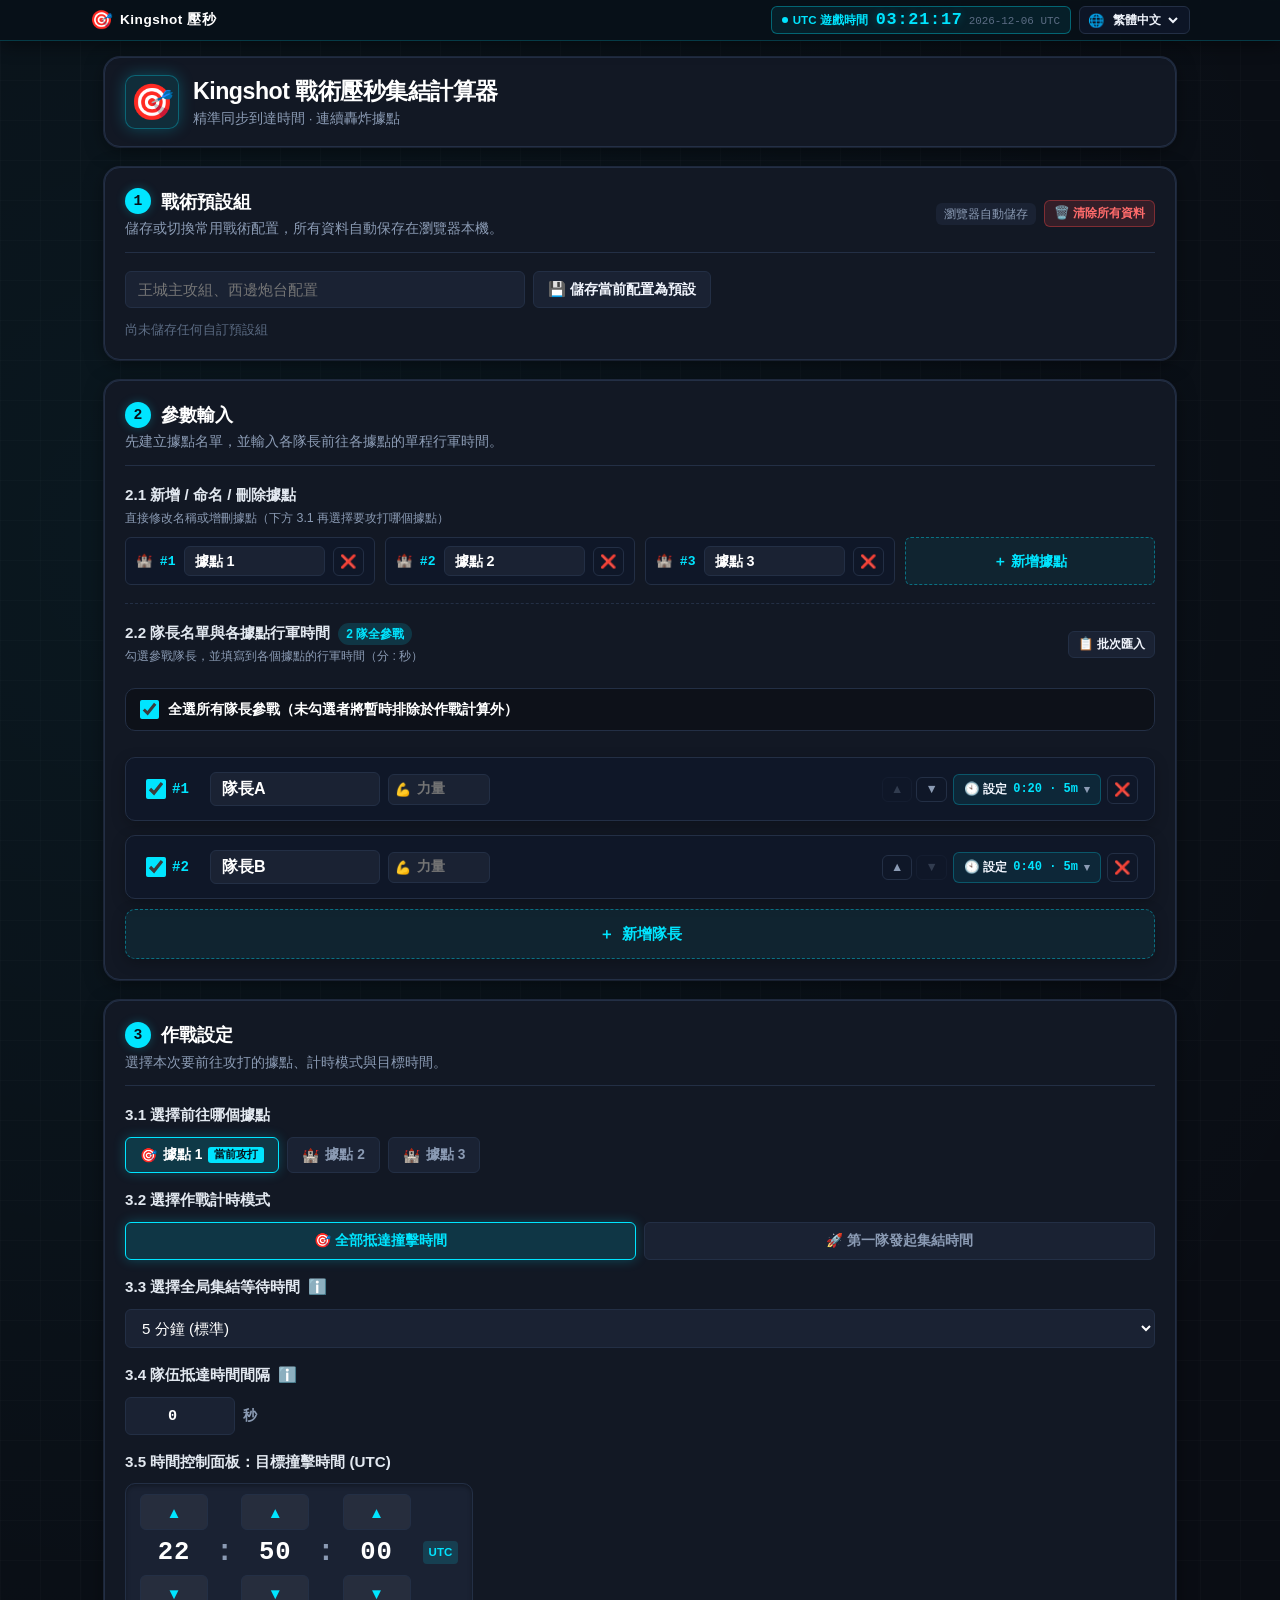
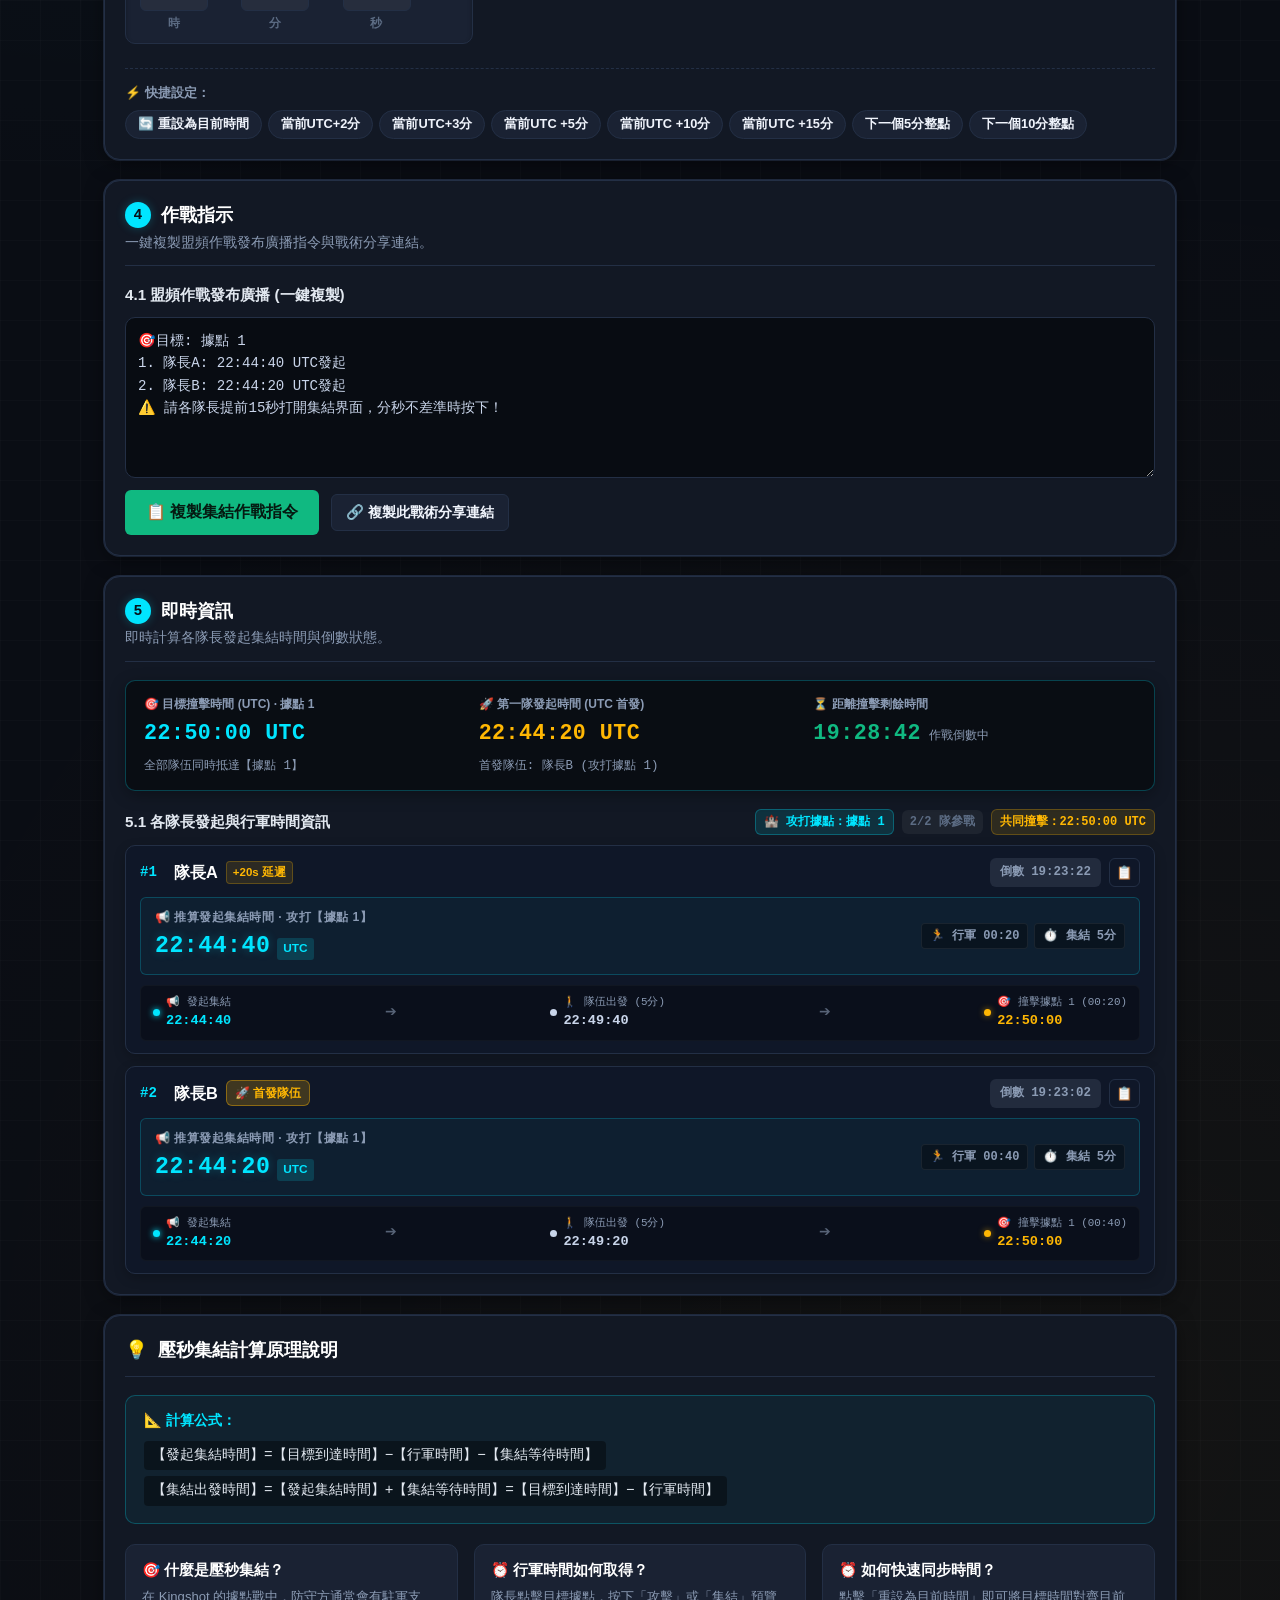
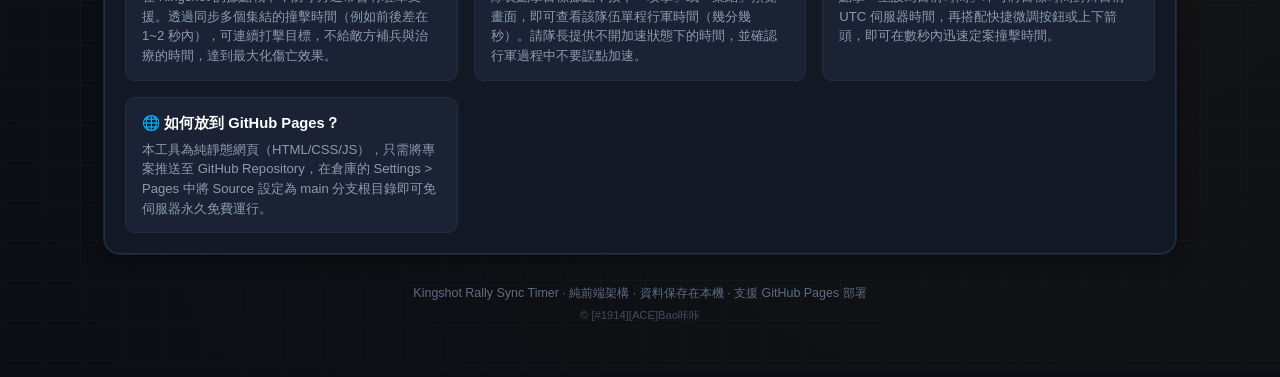
==== index.html @ df97c5b1 "Initial commit" ====
<!DOCTYPE html>
<html lang="zh-Hant">
<head>
  <meta charset="UTF-8">
  <meta name="viewport" content="width=device-width, initial-scale=1.0">
  <title>Kingshot 據點戰集結壓秒計算器 | Rally Sync Timer</title>
  <meta name="description" content="專為 Kingshot 玩家與聯盟幹部設計的壓秒集結計時器，精準計算發起集結時間，實現多隊同時到達據點連續轟炸。">
  <link rel="stylesheet" href="css/style.css">
  <link rel="icon" href="data:image/svg+xml,<svg xmlns=%22http://www.w3.org/2000/svg%22 viewBox=%220 0 100 100%22><text y=%22.9em%22 font-size=%2290%22>🎯</text></svg>">
</head>
<body>
  <!-- Sticky Top Real-time Clock & Language Bar -->
  <aside class="sticky-clock-bar" id="stickyClockBar" data-i18n-aria-label="sticky.ariaLabel" aria-label="即時作戰時鐘">
    <div class="sticky-clock-inner">
      <div class="sticky-brand">
        <span class="sticky-logo">🎯</span>
        <span class="sticky-title" data-i18n="sticky.brandTitle">Kingshot 壓秒</span>
      </div>

      <div class="sticky-clocks-group">
        <!-- UTC Clock -->
        <div class="clock-chip utc-clock" data-i18n-title="sticky.utcClockTitle" title="當前遊戲伺服器時間 (UTC)">
          <div class="clock-chip-header">
            <span class="live-dot"></span>
            <span class="clock-chip-label" data-i18n="sticky.utcClockLabel">UTC 遊戲時間</span>
          </div>
          <div class="clock-chip-main">
            <span class="clock-chip-time" id="currentUtcTime">--:--:--</span>
            <span class="clock-chip-date" id="currentUtcDate">----/--/-- UTC</span>
          </div>
        </div>

        <!-- Language Selector -->
        <div class="lang-switch-chip">
          <span class="lang-icon" aria-hidden="true">🌐</span>
          <select id="langSelect" class="lang-select" data-i18n-aria-label="sticky.langAriaLabel" aria-label="選擇介面語言">
            <option value="zh-Hant" selected>繁體中文</option>
            <option value="en">English</option>
          </select>
        </div>
      </div>
    </div>
  </aside>

  <div class="app-container">
    <!-- Header -->
    <header class="app-header">
      <div class="header-left">
        <div class="logo-icon">🎯</div>
        <div>
          <h1 class="app-title" data-i18n="header.title">Kingshot 戰術壓秒集結計算器</h1>
          <p class="app-subtitle" data-i18n="header.subtitle">精準同步到達時間 · 連續轟炸據點</p>
        </div>
      </div>
    </header>

    <!-- Main Grid -->
    <main class="main-content">
      <!-- =================================================================
           1. 戰術預設組 (瀏覽器儲存 & 清除所有資料)
           ================================================================= -->
      <section class="card">
        <div class="card-header">
          <div>
            <h2 class="section-title">
              <span class="step-num-badge">1</span>
              <span data-i18n="s4.title">戰術預設組</span>
            </h2>
            <p class="section-desc" data-i18n="s4.desc">儲存或切換常用戰術配置，所有資料自動保存在瀏覽器本機。</p>
          </div>
          <div class="preset-header-actions">
            <span class="badge" data-i18n="s4.badge">瀏覽器自動儲存</span>
            <button type="button" class="btn btn-danger btn-sm" id="btnClearAllData" data-i18n="s4.btnClearAllData" data-i18n-title="s4.btnClearAllDataTitle" title="清除所有據點、隊長與預設組資料">
              🗑️ 清除所有資料
            </button>
          </div>
        </div>
        <div class="preset-controls">
          <div class="save-preset-input">
            <input type="text" id="presetNameInput" class="form-input" data-i18n-placeholder="s4.inputPlaceholder" placeholder="王城主攻組、西邊炮台配置">
            <button type="button" class="btn btn-secondary" id="btnSavePreset" data-i18n="s4.btnSave">💾 儲存當前配置為預設</button>
          </div>
          <div class="saved-presets-list" id="savedPresetsList">
            <!-- Render saved presets -->
          </div>
        </div>
      </section>

      <!-- =================================================================
           2. 參數輸入 (據點管理 & 隊長行軍時間設定)
           ================================================================= -->
      <section class="card">
        <div class="card-header">
          <div>
            <h2 class="section-title">
              <span class="step-num-badge">2</span>
              <span data-i18n="s1.title">參數輸入</span>
            </h2>
            <p class="section-desc" data-i18n="s1.desc">先建立據點名單，並輸入各隊長前往各據點的單程行軍時間。</p>
          </div>
        </div>

        <!-- 2.1 新增 / 刪除 / 命名據點 -->
        <div class="sub-section" id="strongholdManageSection">
          <div class="sub-section-header">
            <div class="sub-title-group">
              <h3 class="sub-section-title" data-i18n="s1_1.title">2.1 新增 / 命名 / 刪除據點</h3>
              <span class="sub-section-hint" data-i18n="s1_1.hint">直接修改名稱或增刪據點（下方 3.1 再選擇要攻打哪個據點）</span>
            </div>
          </div>
          <div class="stronghold-config-list" id="strongholdConfigList">
            <!-- Dynamically rendered stronghold editable items & add button -->
          </div>
        </div>

        <hr class="sub-section-divider">

        <!-- 2.2 新增 / 刪除 / 命名隊長 & 各據點行軍時間 -->
        <div class="sub-section" id="leaderManageSection">
          <div class="sub-section-header">
            <div class="sub-title-group">
              <h3 class="sub-section-title">
                <span data-i18n="s1_2.title">2.2 隊長名單與各據點行軍時間</span>
                <span class="counter-badge" id="leaderCountBadge">0 隊</span>
              </h3>
              <span class="sub-section-hint" data-i18n="s1_2.hint">勾選參戰隊長，並填寫到各個據點的行軍時間（分 : 秒）</span>
            </div>
            <div class="roster-actions">
              <button type="button" class="btn btn-secondary btn-sm" id="btnBatchImport" data-i18n="s1_2.btnBatchImport">
                📋 批次匯入
              </button>
            </div>
          </div>

          <!-- Select All Toolbar -->
          <div class="roster-toolbar" id="rosterToolbar">
            <label class="roster-select-all" for="checkAllLeaders">
              <input type="checkbox" id="checkAllLeaders" checked data-i18n-title="s1_2.selectAllTitle" title="全選 / 取消全選參戰隊伍">
              <span data-i18n="s1_2.selectAllText">全選所有隊長參戰（未勾選者將暫時排除於作戰計算外）</span>
            </label>
          </div>

          <!-- Leader Input Cards Container -->
          <div class="roster-cards-container" id="rosterTbody">
            <!-- Dynamically populated leader input cards -->
          </div>

          <!-- Empty state placeholder -->
          <div class="empty-state" id="emptyState" style="display: none;">
            <div class="empty-icon">🛡️</div>
            <h3 data-i18n="s1_2.emptyTitle">目前尚無集結隊伍</h3>
            <p data-i18n="s1_2.emptyDesc">點擊下方「新增隊長」按鈕，或載入預設範例隊伍。</p>
            <button type="button" class="btn btn-secondary" id="btnLoadExample" data-i18n="s1_2.btnLoadExample">載入預設範例 (隊長A、隊長B)</button>
          </div>

          <!-- Add Leader Button (placed directly below leader cards) -->
          <button type="button" class="leader-card leader-add-card-btn" id="btnAddLeader">
            <span>＋</span>
            <span data-i18n="s1_2.btnAddLeader">新增隊長</span>
          </button>
        </div>
      </section>

      <!-- =================================================================
           3. 作戰設定 (目標據點、計時模式、全局等待、抵達間隔、時間控制面板)
           ================================================================= -->
      <section class="card">
        <div class="card-header">
          <div>
            <h2 class="section-title">
              <span class="step-num-badge">3</span>
              <span data-i18n="s2.title">作戰設定</span>
            </h2>
            <p class="section-desc" data-i18n="s2.desc">選擇本次要前往攻打的據點、計時模式與目標時間。</p>
          </div>
        </div>

        <!-- 3.1 選擇前往哪個據點 -->
        <div class="sub-section">
          <label class="sub-section-title" data-i18n="s2_1.title">3.1 選擇前往哪個據點</label>
          <div class="stronghold-tabs" id="strongholdTabs" role="tablist" data-i18n-aria-label="s2_1.tabsAria" aria-label="目標據點選擇">
            <!-- Dynamically rendered stronghold selector pills -->
          </div>
        </div>

        <!-- 3.2 選擇作戰計時模式 -->
        <div class="sub-section">
          <label class="sub-section-title" data-i18n="s2_2.title">3.2 選擇作戰計時模式</label>
          <div class="calc-mode-switch">
            <button type="button" class="mode-btn active" id="btnModeTarget" data-mode="target_hit" data-i18n="s2_2.modeTargetHit">
              🎯 全部抵達撞擊時間
            </button>
            <button type="button" class="mode-btn" id="btnModeFirst" data-mode="first_launch" data-i18n="s2_2.modeFirstLaunch">
              🚀 第一隊發起集結時間
            </button>
          </div>
        </div>

        <!-- 3.3 選擇全局集結等待時間 -->
        <div class="sub-section">
          <label class="sub-section-title" for="globalWaitTime">
            <span data-i18n="s2_3.title">3.3 選擇全局集結等待時間</span>
            <span data-i18n-title="s2_3.tooltip" title="發起集結後等待隊員進組的時間，Kingshot 常用 5 分鐘">ℹ️</span>
          </label>
          <select id="globalWaitTime" class="form-select">
            <option value="60" data-i18n="s2_3.opt1m">1 分鐘 (快速集結)</option>
            <option value="180" data-i18n="s2_3.opt3m">3 分鐘</option>
            <option value="300" selected data-i18n="s2_3.opt5m">5 分鐘 (標準)</option>
            <option value="600" data-i18n="s2_3.opt10m">10 分鐘</option>
            <option value="900" data-i18n="s2_3.opt15m">15 分鐘</option>
          </select>
        </div>

        <!-- 3.4 隊伍抵達時間間隔 -->
        <div class="sub-section">
          <label class="sub-section-title" for="arrivalInterval">
            <span data-i18n="s2_4_interval.title">3.4 隊伍抵達時間間隔</span>
            <span data-i18n-title="s2_4_interval.tooltip" title="設定各隊伍依序抵達據點的時間差（0 秒代表全部隊伍同一時間撞擊）">ℹ️</span>
          </label>
          <div class="interval-input-row">
            <input type="number" id="arrivalInterval" class="form-input interval-number-input" min="0" max="600" value="0" inputmode="numeric">
            <span class="interval-unit" data-i18n="s2_4_interval.unitSec">秒</span>
          </div>
        </div>

        <!-- 3.5 時間控制面板（包含快捷設定） -->
        <div class="sub-section">
          <label class="sub-section-title" id="targetTimeLabel">3.5 時間控制面板：目標撞擊時間 (UTC)</label>

          <div class="time-touch-picker">
            <!-- Hour Stepper -->
            <div class="stepper-col">
              <button type="button" class="btn-step-arrow btn-up" data-field="hour" data-delta="1" data-i18n-title="s2_4.hourUpTitle" title="小時 +1">▲</button>
              <input type="number" id="targetHour" min="0" max="23" class="stepper-input" value="22" inputmode="numeric" placeholder="22">
              <button type="button" class="btn-step-arrow btn-down" data-field="hour" data-delta="-1" data-i18n-title="s2_4.hourDownTitle" title="小時 -1">▼</button>
              <span class="stepper-label" data-i18n="s2_4.hourLabel">時</span>
            </div>

            <span class="stepper-sep">:</span>

            <!-- Minute Stepper -->
            <div class="stepper-col">
              <button type="button" class="btn-step-arrow btn-up" data-field="minute" data-delta="1" data-i18n-title="s2_4.minUpTitle" title="分鐘 +1">▲</button>
              <input type="number" id="targetMinute" min="0" max="59" class="stepper-input" value="50" inputmode="numeric" placeholder="50">
              <button type="button" class="btn-step-arrow btn-down" data-field="minute" data-delta="-1" data-i18n-title="s2_4.minDownTitle" title="分鐘 -1">▼</button>
              <span class="stepper-label" data-i18n="s2_4.minLabel">分</span>
            </div>

            <span class="stepper-sep">:</span>

            <!-- Second Stepper -->
            <div class="stepper-col">
              <button type="button" class="btn-step-arrow btn-up" data-field="second" data-delta="1" data-i18n-title="s2_4.secUpTitle" title="秒數 +1">▲</button>
              <input type="number" id="targetSecond" min="0" max="59" class="stepper-input" value="00" inputmode="numeric" placeholder="00">
              <button type="button" class="btn-step-arrow btn-down" data-field="second" data-delta="-1" data-i18n-title="s2_4.secDownTitle" title="秒數 -1">▼</button>
              <span class="stepper-label" data-i18n="s2_4.secLabel">秒</span>
            </div>

            <div class="stepper-tz-wrapper">
              <span class="tz-pill" id="stepperTzPill">UTC</span>
            </div>
          </div>

          <!-- Quick Time Adjusters -->
          <div class="quick-adjust-bar">
            <span class="quick-label" data-i18n="s2_4.quickLabel">⚡ 快捷設定：</span>
            <div class="quick-buttons">
              <button type="button" class="btn btn-pill" id="btnSetCurrentUtc" data-i18n="s2_4.btnResetUtc" data-i18n-title="s2_4.btnResetUtcTitle" title="重設為當前 UTC 遊戲時間">🔄 重設為目前時間</button>
              <button type="button" class="btn btn-pill" data-offset="120" data-i18n="s2_4.quickPlus2m">當前UTC+2分</button>
              <button type="button" class="btn btn-pill" data-offset="180" data-i18n="s2_4.quickPlus3m">當前UTC+3分</button>
              <button type="button" class="btn btn-pill" data-offset="300" data-i18n="s2_4.quickPlus5m">當前UTC +5分</button>
              <button type="button" class="btn btn-pill" data-offset="600" data-i18n="s2_4.quickPlus10m">當前UTC +10分</button>
              <button type="button" class="btn btn-pill" data-offset="900" data-i18n="s2_4.quickPlus15m">當前UTC +15分</button>
              <button type="button" class="btn btn-pill" id="btnNextRound5" data-i18n="s2_4.quickNext5m">下一個5分整點</button>
              <button type="button" class="btn btn-pill" id="btnNextRound10" data-i18n="s2_4.quickNext10m">下一個10分整點</button>
            </div>
          </div>
        </div>
      </section>

      <!-- =================================================================
           4. 作戰指示 (盟頻作戰發布廣播)
           ================================================================= -->
      <section class="card">
        <div class="card-header">
          <div>
            <h2 class="section-title">
              <span class="step-num-badge">4</span>
              <span data-i18n="s3_orders.title">作戰指示</span>
            </h2>
            <p class="section-desc" data-i18n="s3_orders.desc">一鍵複製盟頻作戰發布廣播指令與戰術分享連結。</p>
          </div>
        </div>

        <!-- 4.1 盟頻作戰發布廣播 -->
        <div class="sub-section">
          <div class="sub-section-header">
            <h3 class="sub-section-title" data-i18n="s3_2.title">4.1 盟頻作戰發布廣播 (一鍵複製)</h3>
          </div>

          <div class="export-box-wrapper">
            <textarea id="exportTextarea" class="export-textarea" readonly rows="6"></textarea>
            <div class="export-actions">
              <button type="button" class="btn btn-success btn-lg" id="btnCopyExport" data-i18n="s3_2.btnCopyExport">
                📋 複製集結作戰指令
              </button>
              <button type="button" class="btn btn-secondary" id="btnCopyShareUrl" data-i18n="s3_2.btnCopyShareUrl">
                🔗 複製此戰術分享連結
              </button>
              <span class="copy-feedback" id="copyFeedback" data-i18n="feedback.copied">已複製到剪貼簿！</span>
            </div>
          </div>
        </div>
      </section>

      <!-- =================================================================
           5. 即時資訊 (總覽橫幅 & 每個隊長的時間資訊)
           ================================================================= -->
      <section class="card">
        <div class="card-header">
          <div>
            <h2 class="section-title">
              <span class="step-num-badge">5</span>
              <span data-i18n="s3.title">即時資訊</span>
            </h2>
            <p class="section-desc" data-i18n="s3.desc">即時計算各隊長發起集結時間與倒數狀態。</p>
          </div>
        </div>

        <!-- Target Confirmation Summary Banner -->
        <div class="target-summary-banner">
          <div class="summary-card">
            <span class="summary-title" id="summaryCard1Title">🎯 目標撞擊時間 (UTC)</span>
            <div class="summary-val-row">
              <span class="summary-huge text-cyan" id="summaryTargetUtc">22:50:00 UTC</span>
              <span class="summary-date" id="summaryCard1Sub">全部隊伍準時撞擊</span>
            </div>
          </div>
          <div class="summary-card">
            <span class="summary-title" id="summaryCard2Title">🚀 首隊發起時間 (UTC)</span>
            <div class="summary-val-row">
              <span class="summary-huge text-gold" id="summaryTargetSecondary">--:--:--</span>
              <span class="summary-date" id="summaryTargetSecondarySub">首發隊伍準時發起</span>
            </div>
          </div>
          <div class="summary-card">
            <span class="summary-title" id="summaryCard3Title">⏳ 距離撞擊剩餘時間</span>
            <div class="summary-val-row">
              <span class="summary-huge text-green" id="summaryTargetCountdown">--:--:--</span>
              <span class="summary-date" id="summaryTargetStatus">等待中</span>
            </div>
          </div>
        </div>

        <!-- 5.1 每個隊長的時間資訊 -->
        <div class="sub-section">
          <div class="sub-section-header">
            <h3 class="sub-section-title" data-i18n="s3_1.title">5.1 各隊長發起與行軍時間資訊</h3>
            <div class="roster-toolbar-meta">
              <span class="roster-meta-pill meta-stronghold" id="metaStrongholdPreview">🏰 攻打據點：據點 1</span>
              <span class="roster-meta-pill" id="metaActiveCount">-- 隊參戰</span>
              <span class="roster-meta-pill meta-hit" id="metaHitPreview">共同撞擊：--:--:-- UTC</span>
            </div>
          </div>

          <div class="leader-output-list" id="leaderOutputList">
            <!-- Dynamically populated leader tactical output cards -->
          </div>
        </div>
      </section>

      <!-- How it Works & FAQ Section -->
      <section class="card">
        <div class="card-header">
          <h2 class="section-title">
            <span>💡</span>
            <span data-i18n="faq.sectionTitle">壓秒集結計算原理說明</span>
          </h2>
        </div>
        <div>
          <div class="formula-box">
            <div class="formula-title" data-i18n="faq.formulaTitle">📐 計算公式：</div>
            <code data-i18n="faq.formula1">【發起集結時間】=【目標到達時間】−【行軍時間】−【集結等待時間】</code><br>
            <code data-i18n="faq.formula2">【集結出發時間】=【發起集結時間】+【集結等待時間】=【目標到達時間】−【行軍時間】</code>
          </div>
          <div class="faq-grid">
            <div class="faq-item">
              <h4 data-i18n="faq.q1Title">🎯 什麼是壓秒集結？</h4>
              <p data-i18n="faq.q1Desc">在 Kingshot 的據點戰中，防守方通常會有駐軍支援。透過同步多個集結的撞擊時間（例如前後差在 1~2 秒內），可連續打擊目標，不給敵方補兵與治療的時間，達到最大化傷亡效果。</p>
            </div>
            <div class="faq-item">
              <h4 data-i18n="faq.q2Title">⏰ 行軍時間如何取得？</h4>
              <p data-i18n="faq.q2Desc">隊長點擊目標據點，按下「攻擊」或「集結」預覽畫面，即可查看該隊伍單程行軍時間（幾分幾秒）。請隊長提供不開加速狀態下的時間，並確認行軍過程中不要誤點加速。</p>
            </div>
            <div class="faq-item">
              <h4 data-i18n="faq.q3Title">⏰ 如何快速同步時間？</h4>
              <p data-i18n="faq.q3Desc">點擊「重設為目前時間」即可將目標時間對齊目前 UTC 伺服器時間，再搭配快捷微調按鈕或上下箭頭，即可在數秒內迅速定案撞擊時間。</p>
            </div>
            <div class="faq-item">
              <h4 data-i18n="faq.q4Title">🌐 如何放到 GitHub Pages？</h4>
              <p data-i18n="faq.q4Desc">本工具為純靜態網頁（HTML/CSS/JS），只需將專案推送至 GitHub Repository，在倉庫的 Settings &gt; Pages 中將 Source 設定為 main 分支根目錄即可免伺服器永久免費運行。</p>
            </div>
          </div>
        </div>
      </section>
    </main>

    <!-- Footer -->
    <footer class="app-footer">
      <p data-i18n="footer.text">Kingshot Rally Sync Timer · 純前端架構 · 資料保存在本機 · 支援 GitHub Pages 部署</p>
      <p class="footer-copyright">© [#1914][ACE]Bao咔咔</p>
    </footer>
  </div>

  <!-- Batch Import Modal -->
  <div class="modal-overlay" id="batchModal" style="display: none;">
    <div class="modal-box">
      <div class="modal-header">
        <h3 data-i18n="modal.batchTitle">📋 批次新增 / 快速貼上隊長名單</h3>
        <button class="modal-close" id="btnCloseBatchModal">&times;</button>
      </div>
      <div class="modal-body">
        <p class="modal-desc" data-i18n-html="modal.batchDescHtml">
          每行一位隊長，行軍時間將匯入至<strong>目前選中的目標據點</strong>（或依序對應多個據點）：<br>
          <code>隊長名稱 行軍秒數</code> (例: <code>隊長A 20</code>)<br>
          <code>隊長名稱 分:秒</code> (例: <code>隊長B 1:15</code>)<br>
          <code>隊長名稱 據點1分:秒 據點2分:秒 ...</code> (例: <code>隊長C 0:20 0:45 1:10</code>)
        </p>
        <textarea id="batchTextarea" class="form-input batch-textarea" rows="7" data-i18n-placeholder="modal.batchPlaceholder" placeholder="隊長A 20&#10;隊長B 40&#10;隊長C 1:15&#10;隊長D 0:35"></textarea>
      </div>
      <div class="modal-footer">
        <button class="btn btn-secondary" id="btnCancelBatch" data-i18n="modal.btnCancel">取消</button>
        <button class="btn btn-primary" id="btnSubmitBatch" data-i18n="modal.btnSubmit">確認匯入</button>
      </div>
    </div>
  </div>

  <!-- Clear All Data Modal -->
  <div class="modal-overlay" id="clearDataModal" style="display: none;">
    <div class="modal-box modal-box-sm">
      <div class="modal-header">
        <h3 data-i18n="modal.clearTitle">🗑️ 清除資料確認</h3>
        <button class="modal-close" id="btnCloseClearModal">&times;</button>
      </div>
      <div class="modal-body">
        <p class="modal-desc" data-i18n="modal.clearDesc">請勾選要清除的資料項目：</p>
        <div class="clear-options-list">
          <label class="clear-option-item">
            <input type="checkbox" id="clearOptStrongholds" checked>
            <span data-i18n="modal.clearOptStrongholds">目前據點（還原為預設據點）</span>
          </label>
          <label class="clear-option-item">
            <input type="checkbox" id="clearOptLeaders" checked>
            <span data-i18n="modal.clearOptLeaders">所有隊長</span>
          </label>
          <label class="clear-option-item">
            <input type="checkbox" id="clearOptPresets">
            <span data-i18n="modal.clearOptPresets">已儲存的戰術預設組</span>
          </label>
        </div>
      </div>
      <div class="modal-footer">
        <button class="btn btn-secondary" id="btnCancelClear" data-i18n="modal.btnCancel">取消</button>
        <button class="btn btn-danger" id="btnSubmitClear" data-i18n="modal.btnConfirmClear">確認清除</button>
      </div>
    </div>
  </div>

  <!-- Scripts -->
  <script src="js/i18n.js"></script>
  <script src="js/app.js"></script>
</body>
</html>
---- css/style.css ----
/* ==========================================================================
   Kingshot Rally Sync Timer - Modern Tactical Theme
   ========================================================================== */

:root {
  --bg-base: #0a0d14;
  --bg-card: #121824;
  --bg-card-hover: #172030;
  --bg-input: #1a2233;
  --bg-input-focus: #212c42;

  --border-color: #232f45;
  --border-focus: #00e5ff;

  --text-main: #f0f4fc;
  --text-muted: #8b9bb4;
  --text-sub: #5c6c84;

  --accent-cyan: #00e5ff;
  --accent-cyan-glow: rgba(0, 229, 255, 0.25);
  --accent-gold: #ffb703;
  --accent-gold-glow: rgba(255, 183, 3, 0.25);
  --accent-green: #10b981;
  --accent-red: #ef4444;

  --radius-sm: 6px;
  --radius-md: 10px;
  --radius-lg: 16px;
  --radius-full: 9999px;

  --shadow-card: 0 4px 20px -2px rgba(0, 0, 0, 0.5), 0 0 0 1px var(--border-color);
  --shadow-glow: 0 0 15px var(--accent-cyan-glow);
  --font-mono: 'JetBrains Mono', 'SF Mono', Consolas, Menlo, Monaco, monospace;
}

* {
  box-sizing: border-box;
  margin: 0;
  padding: 0;
}

body {
  background-color: var(--bg-base);
  color: var(--text-main);
  font-family: -apple-system, BlinkMacSystemFont, 'Segoe UI', Roboto, Helvetica, Arial, sans-serif;
  line-height: 1.5;
  min-height: 100vh;
  padding: 0 0 40px;
  background-image:
    radial-gradient(circle at 15% 15%, rgba(0, 229, 255, 0.05) 0%, transparent 40%),
    radial-gradient(circle at 85% 85%, rgba(255, 183, 3, 0.04) 0%, transparent 40%),
    linear-gradient(rgba(255, 255, 255, 0.015) 1px, transparent 1px),
    linear-gradient(90deg, rgba(255, 255, 255, 0.015) 1px, transparent 1px);
  background-size: 100% 100%, 100% 100%, 40px 40px, 40px 40px;
}

/* ==========================================================================
   1. Sticky Top Real-time UTC Clock Bar
   ========================================================================== */

.sticky-clock-bar {
  position: sticky;
  top: 0;
  left: 0;
  width: 100%;
  z-index: 1000;
  background: rgba(7, 16, 24, 0.88);
  backdrop-filter: blur(12px);
  -webkit-backdrop-filter: blur(12px);
  border-bottom: 1px solid rgba(0, 229, 255, 0.2);
  box-shadow: 0 4px 18px rgba(0, 0, 0, 0.45);
  padding: 6px 16px;
  transition: all 0.2s ease;
}

.sticky-clock-inner {
  max-width: 1100px;
  margin: 0 auto;
  display: flex;
  align-items: center;
  justify-content: space-between;
  gap: 12px;
}

.sticky-brand {
  display: flex;
  align-items: center;
  gap: 7px;
  user-select: none;
}

.sticky-logo {
  font-size: 1.15rem;
  line-height: 1;
}

.sticky-title {
  font-size: 0.85rem;
  font-weight: 800;
  color: #fff;
  letter-spacing: 0.5px;
  white-space: nowrap;
}

.sticky-clocks-group {
  display: flex;
  align-items: center;
  gap: 8px;
  flex-wrap: wrap;
}

.clock-chip {
  display: inline-flex;
  align-items: center;
  gap: 8px;
  background: rgba(15, 23, 42, 0.75);
  border: 1px solid var(--border-color);
  border-radius: var(--radius-sm);
  padding: 4px 10px;
  transition: all 0.2s ease;
}

.clock-chip.utc-clock {
  background: rgba(0, 229, 255, 0.08);
  border-color: rgba(0, 229, 255, 0.35);
}

.clock-chip-header {
  display: flex;
  align-items: center;
  gap: 5px;
}

.clock-chip-label {
  font-size: 0.72rem;
  font-weight: 700;
  text-transform: uppercase;
  color: var(--text-muted);
  white-space: nowrap;
}

.clock-chip.utc-clock .clock-chip-label {
  color: var(--accent-cyan);
}

.live-dot {
  width: 6px;
  height: 6px;
  border-radius: 50%;
  background: var(--accent-cyan);
  display: inline-block;
  animation: pulse-live 1.5s infinite;
}

@keyframes pulse-live {
  0% { transform: scale(0.9); opacity: 0.6; }
  50% { transform: scale(1.3); opacity: 1; }
  100% { transform: scale(0.9); opacity: 0.6; }
}

.clock-chip-main {
  display: flex;
  align-items: baseline;
  gap: 6px;
}

.clock-chip-time {
  font-family: var(--font-mono);
  font-size: 1.05rem;
  font-weight: 800;
  color: #fff;
  letter-spacing: 0.8px;
  line-height: 1.1;
}

.clock-chip.utc-clock .clock-chip-time {
  color: var(--accent-cyan);
  text-shadow: 0 0 8px var(--accent-cyan-glow);
}

.clock-chip-date {
  font-family: var(--font-mono);
  font-size: 0.68rem;
  color: var(--text-sub);
  white-space: nowrap;
}

.lang-switch-chip {
  display: inline-flex;
  align-items: center;
  gap: 5px;
  background: rgba(15, 23, 42, 0.85);
  border: 1px solid var(--border-color);
  border-radius: var(--radius-sm);
  padding: 3px 8px;
  transition: border-color 0.2s ease;
}

.lang-switch-chip:hover,
.lang-switch-chip:focus-within {
  border-color: var(--accent-cyan);
}

.lang-icon {
  font-size: 0.82rem;
  line-height: 1;
  user-select: none;
}

.lang-select {
  background: transparent;
  border: none;
  color: var(--text-main);
  font-size: 0.78rem;
  font-weight: 700;
  font-family: inherit;
  cursor: pointer;
  padding: 2px 4px 2px 0;
  outline: none;
}

.lang-select option {
  background: var(--bg-card);
  color: var(--text-main);
}

/* ==========================================================================
   2. Main Layout, Cards, Typography & Shared Controls
   ========================================================================== */

.app-container {
  max-width: 1100px;
  margin: 0 auto;
  padding: 16px 14px 0;
  display: flex;
  flex-direction: column;
  gap: 20px;
}

.main-content {
  display: flex;
  flex-direction: column;
  gap: 20px;
}

.app-header {
  display: flex;
  justify-content: space-between;
  align-items: center;
  flex-wrap: wrap;
  gap: 16px;
  padding: 16px 20px;
  background: var(--bg-card);
  border-radius: var(--radius-lg);
  border: 1px solid var(--border-color);
  box-shadow: var(--shadow-card);
}

.header-left {
  display: flex;
  align-items: center;
  gap: 14px;
}

.logo-icon {
  font-size: 2.2rem;
  background: rgba(0, 229, 255, 0.1);
  border: 1px solid rgba(0, 229, 255, 0.3);
  border-radius: var(--radius-md);
  width: 54px;
  height: 54px;
  display: flex;
  align-items: center;
  justify-content: center;
  box-shadow: var(--shadow-glow);
}

.app-title {
  font-size: 1.45rem;
  font-weight: 800;
  color: #fff;
  letter-spacing: -0.5px;
  display: flex;
  align-items: center;
  gap: 8px;
}

.app-subtitle {
  font-size: 0.85rem;
  color: var(--text-muted);
}

.card {
  background: var(--bg-card);
  border-radius: var(--radius-lg);
  border: 1px solid var(--border-color);
  padding: 20px;
  box-shadow: var(--shadow-card);
  transition: border-color 0.2s ease;
}

.card:hover {
  border-color: rgba(255, 255, 255, 0.12);
}

.card-header {
  display: flex;
  justify-content: space-between;
  align-items: center;
  flex-wrap: wrap;
  gap: 12px;
  margin-bottom: 18px;
  padding-bottom: 12px;
  border-bottom: 1px solid var(--border-color);
}

.section-title {
  font-size: 1.15rem;
  font-weight: 800;
  display: flex;
  align-items: center;
  gap: 10px;
  color: #fff;
}

.section-desc {
  font-size: 0.85rem;
  color: var(--text-muted);
  margin-top: 4px;
}

.step-num-badge {
  display: inline-flex;
  align-items: center;
  justify-content: center;
  width: 26px;
  height: 26px;
  border-radius: 50%;
  background: var(--accent-cyan);
  color: #061018;
  font-family: var(--font-mono);
  font-size: 0.92rem;
  font-weight: 900;
  box-shadow: 0 0 10px var(--accent-cyan-glow);
  flex-shrink: 0;
}

.sub-section {
  display: flex;
  flex-direction: column;
  gap: 10px;
}

.sub-section + .sub-section {
  margin-top: 16px;
}

.sub-section-divider {
  border: none;
  border-top: 1px dashed var(--border-color);
  margin: 18px 0;
}

.sub-section-header {
  display: flex;
  justify-content: space-between;
  align-items: center;
  flex-wrap: wrap;
  gap: 10px;
}

.sub-title-group {
  display: flex;
  flex-direction: column;
  gap: 2px;
}

.sub-section-title {
  font-size: 0.95rem;
  font-weight: 800;
  color: #e2e8f0;
  display: flex;
  align-items: center;
  gap: 8px;
}

.sub-section-hint {
  font-size: 0.78rem;
  color: var(--text-muted);
}

/* Form Inputs & Selects */
.form-input,
.form-select {
  background: var(--bg-input);
  border: 1px solid var(--border-color);
  border-radius: var(--radius-sm);
  color: #fff;
  padding: 9px 12px;
  font-size: 0.95rem;
  font-family: inherit;
  transition: all 0.2s ease;
  width: 100%;
}

.form-input:focus,
.form-select:focus {
  outline: none;
  border-color: var(--border-focus);
  background: var(--bg-input-focus);
  box-shadow: 0 0 0 3px rgba(0, 229, 255, 0.15);
}

/* Buttons & Badges */
.btn {
  display: inline-flex;
  align-items: center;
  justify-content: center;
  gap: 6px;
  padding: 8px 14px;
  font-size: 0.9rem;
  font-weight: 600;
  border-radius: var(--radius-sm);
  border: 1px solid transparent;
  cursor: pointer;
  transition: all 0.2s ease;
  white-space: nowrap;
}

.btn-sm {
  padding: 4px 9px;
  font-size: 0.78rem;
}

.btn-lg {
  padding: 11px 20px;
  font-size: 1rem;
}

.btn-primary {
  background: var(--accent-cyan);
  color: #071018;
  font-weight: 700;
  box-shadow: 0 0 10px var(--accent-cyan-glow);
}

.btn-primary:hover {
  background: #33ecff;
  box-shadow: 0 0 18px rgba(0, 229, 255, 0.45);
  transform: translateY(-1px);
}

.btn-secondary {
  background: var(--bg-input);
  border-color: var(--border-color);
  color: var(--text-main);
}

.btn-secondary:hover {
  background: var(--bg-input-focus);
  border-color: rgba(255, 255, 255, 0.25);
}

.btn-danger {
  background: rgba(239, 68, 68, 0.15);
  border-color: rgba(239, 68, 68, 0.4);
  color: #ff6b6b;
}

.btn-danger:hover {
  background: var(--accent-red);
  color: #fff;
}

.btn-success {
  background: var(--accent-green);
  color: #051a11;
  font-weight: 700;
}

.btn-success:hover {
  background: #34d399;
  transform: translateY(-1px);
}

.btn-icon {
  padding: 6px;
  background: transparent;
  border: 1px solid var(--border-color);
  color: var(--text-muted);
  border-radius: var(--radius-sm);
  cursor: pointer;
}

.btn-icon:hover {
  background: var(--bg-input);
  color: #fff;
  border-color: rgba(255, 255, 255, 0.25);
}

.btn-pill {
  background: var(--bg-input);
  border: 1px solid var(--border-color);
  color: var(--text-main);
  padding: 5px 12px;
  font-size: 0.8rem;
  font-weight: 600;
  border-radius: var(--radius-full);
  cursor: pointer;
  transition: all 0.2s ease;
}

.btn-pill:hover {
  background: rgba(0, 229, 255, 0.15);
  border-color: var(--accent-cyan);
  color: #fff;
}

.btn-pill:active {
  transform: scale(0.96);
}

.counter-badge {
  background: rgba(0, 229, 255, 0.15);
  color: var(--accent-cyan);
  font-size: 0.75rem;
  font-weight: 700;
  padding: 2px 8px;
  border-radius: var(--radius-full);
}

.badge {
  background: var(--bg-input);
  color: var(--text-muted);
  font-size: 0.75rem;
  padding: 2px 8px;
  border-radius: var(--radius-sm);
}

.badge-first-lead {
  display: inline-flex;
  align-items: center;
  gap: 4px;
  background: rgba(255, 183, 3, 0.2);
  color: var(--accent-gold);
  border: 1px solid rgba(255, 183, 3, 0.4);
  font-size: 0.75rem;
  font-weight: 800;
  padding: 3px 8px;
  border-radius: var(--radius-sm);
  white-space: nowrap;
}

.badge-delay {
  font-size: 0.72rem;
  color: var(--accent-gold);
  background: rgba(255, 183, 3, 0.12);
  border: 1px solid rgba(255, 183, 3, 0.25);
  padding: 2px 6px;
  border-radius: 4px;
  font-weight: 600;
}

.badge-power {
  display: inline-flex;
  align-items: center;
  gap: 4px;
  font-family: var(--font-mono);
  font-size: 0.75rem;
  font-weight: 700;
  color: var(--accent-cyan);
  background: rgba(0, 229, 255, 0.12);
  border: 1px solid rgba(0, 229, 255, 0.3);
  padding: 2px 7px;
  border-radius: 4px;
  white-space: nowrap;
}

.text-cyan { color: var(--accent-cyan); }
.text-gold { color: var(--accent-gold); }
.text-green { color: var(--accent-green); }
.text-muted { color: var(--text-muted); }

/* ==========================================================================
   3. Section 1: 參數輸入 (1.1 據點管理 & 1.2 隊長名單與收合時間選單)
   ========================================================================== */

/* 1.1 Stronghold Config List */
.stronghold-config-list {
  display: grid;
  grid-template-columns: repeat(auto-fill, minmax(230px, 1fr));
  gap: 10px;
}

.sh-config-item {
  display: flex;
  align-items: center;
  gap: 8px;
  padding: 8px 10px;
  background: rgba(15, 23, 42, 0.7);
  border: 1px solid var(--border-color);
  border-radius: var(--radius-sm);
}

.sh-config-num {
  font-family: var(--font-mono);
  font-size: 0.82rem;
  font-weight: 800;
  color: var(--accent-cyan);
  white-space: nowrap;
}

.sh-config-name-input {
  flex: 1;
  min-width: 0;
  padding: 6px 10px;
  font-size: 0.9rem;
  font-weight: 700;
}

.btn-del-sh:disabled {
  opacity: 0.3;
  cursor: not-allowed;
}

.sh-config-add-btn {
  justify-content: center;
  min-height: 48px;
  background: rgba(0, 229, 255, 0.06);
  border: 1px dashed rgba(0, 229, 255, 0.4);
  color: var(--accent-cyan);
  font-size: 0.9rem;
  font-weight: 800;
  font-family: inherit;
  cursor: pointer;
  transition: all 0.18s ease;
}

.sh-config-add-btn:hover {
  background: rgba(0, 229, 255, 0.14);
  border-color: var(--accent-cyan);
  color: #fff;
  box-shadow: 0 0 12px var(--accent-cyan-glow);
}

.sh-config-add-btn:active {
  transform: scale(0.98);
}

/* 1.2 Leader Roster Toolbar & Cards */
.roster-actions {
  display: flex;
  gap: 8px;
  flex-wrap: wrap;
}

.roster-toolbar {
  display: flex;
  align-items: center;
  justify-content: space-between;
  flex-wrap: wrap;
  gap: 10px;
  margin-top: 12px;
  margin-bottom: 16px;
  padding: 10px 14px;
  background: rgba(0, 0, 0, 0.3);
  border: 1px solid var(--border-color);
  border-radius: var(--radius-md);
}

.roster-select-all {
  display: inline-flex;
  align-items: center;
  gap: 9px;
  cursor: pointer;
  user-select: none;
  font-weight: 700;
  font-size: 0.9rem;
  color: #fff;
}

.roster-select-all input[type="checkbox"] {
  width: 19px;
  height: 19px;
  cursor: pointer;
  accent-color: var(--accent-cyan);
}

.roster-cards-container {
  display: flex;
  flex-direction: column;
  gap: 14px;
  width: 100%;
}

.leader-card {
  background: rgba(15, 23, 42, 0.65);
  border: 1px solid var(--border-color);
  border-radius: var(--radius-md);
  padding: 14px 16px;
  display: flex;
  flex-direction: column;
  gap: 12px;
  transition: all 0.2s ease;
  box-shadow: 0 4px 14px rgba(0, 0, 0, 0.25);
  position: relative;
  overflow: hidden;
}

.leader-card:hover {
  border-color: rgba(0, 229, 255, 0.35);
  background: rgba(15, 23, 42, 0.85);
}

.leader-card.state-disabled {
  opacity: 0.45;
  background: rgba(0, 0, 0, 0.35);
  border-color: rgba(255, 255, 255, 0.08);
}

.leader-card.state-disabled:hover {
  opacity: 0.7;
}

.leader-add-card-btn {
  flex-direction: row;
  align-items: center;
  justify-content: center;
  gap: 8px;
  min-height: 50px;
  padding: 12px 16px;
  background: rgba(0, 229, 255, 0.06);
  border: 1px dashed rgba(0, 229, 255, 0.4);
  color: var(--accent-cyan);
  font-size: 0.95rem;
  font-weight: 800;
  font-family: inherit;
  cursor: pointer;
  transition: all 0.18s ease;
}

.leader-add-card-btn:hover {
  background: rgba(0, 229, 255, 0.14);
  border-color: var(--accent-cyan);
  color: #fff;
  box-shadow: 0 0 12px var(--accent-cyan-glow);
}

.leader-add-card-btn:active {
  transform: scale(0.99);
}

.card-header-row {
  display: flex;
  justify-content: space-between;
  align-items: center;
  gap: 10px;
  flex-wrap: wrap;
}

.card-identity-group {
  display: flex;
  align-items: center;
  gap: 8px;
  flex: 1;
  min-width: 200px;
}

.leader-checkbox-label {
  display: inline-flex;
  align-items: center;
  gap: 6px;
  cursor: pointer;
  user-select: none;
  padding: 4px;
}

.leader-check {
  width: 20px;
  height: 20px;
  cursor: pointer;
  accent-color: var(--accent-cyan);
}

.leader-order-num {
  font-family: var(--font-mono);
  font-weight: 800;
  font-size: 0.88rem;
  color: var(--accent-cyan);
  min-width: 26px;
}

.leader-name-box {
  display: flex;
  align-items: center;
  gap: 8px;
  flex: 0 1 170px;
  min-width: 100px;
}

.leader-name-input {
  font-size: 1rem;
  font-weight: 700;
  padding: 7px 11px;
  background: var(--bg-input);
  border: 1px solid var(--border-color);
  border-radius: var(--radius-sm);
  color: #fff;
  width: 100%;
}

.leader-name-input:focus {
  border-color: var(--accent-cyan);
  background: var(--bg-input-focus);
}

.leader-power-box {
  display: inline-flex;
  align-items: center;
  gap: 4px;
  flex: 0 0 auto;
  background: var(--bg-input);
  border: 1px solid var(--border-color);
  border-radius: var(--radius-sm);
  padding: 0 6px;
  transition: border-color 0.2s ease, background 0.2s ease;
}

.leader-power-box:focus-within {
  border-color: var(--accent-cyan);
  background: var(--bg-input-focus);
  box-shadow: 0 0 0 3px rgba(0, 229, 255, 0.15);
}

.power-prefix {
  font-size: 0.8rem;
  user-select: none;
}

.leader-power-input {
  width: 68px;
  font-family: var(--font-mono);
  font-size: 0.86rem;
  font-weight: 700;
  color: var(--accent-cyan);
  background: transparent;
  border: none;
  padding: 7px 2px;
}

.leader-power-input:focus {
  outline: none;
  background: transparent;
  box-shadow: none;
}

.leader-order-btns {
  display: inline-flex;
  align-items: center;
  gap: 4px;
}

.btn-move-up,
.btn-move-down {
  font-size: 0.78rem;
  padding: 5px 8px;
  line-height: 1;
}

.btn-move-up:disabled,
.btn-move-down:disabled {
  opacity: 0.28;
  cursor: not-allowed;
}

.card-action-group {
  display: flex;
  align-items: center;
  gap: 6px;
  flex-wrap: wrap;
}

/* Collapsible Leader Config Drawer (March & Rally Wait Time) */
.btn-leader-drawer-toggle {
  display: inline-flex;
  align-items: center;
  gap: 6px;
  background: rgba(0, 229, 255, 0.08);
  border: 1px solid rgba(0, 229, 255, 0.25);
  color: var(--text-main);
  padding: 6px 10px;
  border-radius: var(--radius-sm);
  font-size: 0.78rem;
  font-weight: 700;
  cursor: pointer;
  transition: all 0.18s ease;
  user-select: none;
}

.btn-leader-drawer-toggle:hover {
  background: rgba(0, 229, 255, 0.15);
  border-color: var(--accent-cyan);
  color: #fff;
}

.btn-leader-drawer-toggle.is-open {
  background: rgba(0, 229, 255, 0.18);
  border-color: var(--accent-cyan);
  color: #fff;
  box-shadow: 0 0 10px rgba(0, 229, 255, 0.15);
}

.drawer-toggle-summary {
  font-family: var(--font-mono);
  font-size: 0.75rem;
  color: var(--accent-cyan);
  white-space: nowrap;
}

.drawer-toggle-caret {
  font-size: 0.68rem;
  color: var(--text-muted);
  transition: transform 0.18s ease;
}

.btn-leader-drawer-toggle.is-open .drawer-toggle-caret {
  color: var(--accent-cyan);
}

.leader-config-drawer {
  display: flex;
  flex-direction: column;
  gap: 10px;
  margin-top: 2px;
  padding: 12px;
  background: rgba(10, 15, 29, 0.65);
  border: 1px solid rgba(0, 229, 255, 0.22);
  border-radius: var(--radius-sm);
  animation: fadeInDrawer 0.16s ease-out;
}

@keyframes fadeInDrawer {
  from {
    opacity: 0;
    transform: translateY(-4px);
  }
  to {
    opacity: 1;
    transform: translateY(0);
  }
}

.drawer-wait-row {
  display: flex;
  align-items: center;
  justify-content: space-between;
  gap: 10px;
  padding-bottom: 10px;
  border-bottom: 1px dashed rgba(255, 255, 255, 0.1);
  flex-wrap: wrap;
}

.setting-item-label {
  font-size: 0.78rem;
  font-weight: 700;
  color: var(--text-muted);
  display: flex;
  align-items: center;
  gap: 4px;
}

.drawer-wait-row .leader-wait-time {
  width: auto;
  min-width: 150px;
  padding: 6px 10px;
  font-size: 0.85rem;
}

.drawer-march-section {
  display: flex;
  flex-direction: column;
  gap: 8px;
}

.setting-march-header {
  display: flex;
  justify-content: space-between;
  align-items: center;
  flex-wrap: wrap;
  gap: 6px;
}

.stronghold-marches-grid {
  display: grid;
  grid-template-columns: repeat(auto-fill, minmax(220px, 1fr));
  gap: 8px;
}

.sh-march-item {
  display: flex;
  align-items: center;
  justify-content: space-between;
  gap: 8px;
  padding: 7px 10px;
  background: rgba(15, 23, 42, 0.7);
  border: 1px solid rgba(255, 255, 255, 0.08);
  border-radius: var(--radius-sm);
  transition: all 0.18s ease;
}

.sh-march-item:hover {
  border-color: rgba(0, 229, 255, 0.3);
}

.sh-march-label {
  display: inline-flex;
  align-items: center;
  gap: 5px;
  color: #e2e8f0;
  font-size: 0.84rem;
  font-weight: 700;
  min-width: 0;
}

.sh-march-name {
  overflow: hidden;
  text-overflow: ellipsis;
  white-space: nowrap;
  max-width: 110px;
}

.sh-march-item .march-input-group {
  display: flex;
  align-items: center;
  gap: 4px;
  flex-shrink: 0;
}

.march-input-sub {
  display: flex;
  align-items: center;
  gap: 3px;
  flex: 0 0 auto;
}

.sh-march-item .march-input-sub .input-sm-number {
  width: 48px;
  min-width: 44px;
  text-align: center;
  font-family: var(--font-mono);
  font-weight: 700;
  font-size: 0.95rem;
  padding: 5px 3px;
}

.march-colon {
  font-family: var(--font-mono);
  font-weight: 700;
  font-size: 1.1rem;
  color: var(--text-muted);
}

/* Empty State */
.empty-state {
  text-align: center;
  padding: 40px 20px;
  background: rgba(255, 255, 255, 0.015);
  border-radius: var(--radius-md);
  margin-top: 12px;
}

.empty-icon {
  font-size: 3rem;
  margin-bottom: 12px;
}

.empty-state h3 {
  font-size: 1.1rem;
  margin-bottom: 6px;
  color: #fff;
}

.empty-state p {
  color: var(--text-muted);
  font-size: 0.9rem;
  margin-bottom: 16px;
}

/* ==========================================================================
   4. Section 2: 作戰設定 (2.1 據點選擇、2.2 計時模式、2.3 等待時間、2.4 時間面板)
   ========================================================================== */

/* 2.1 Stronghold Select Tabs */
.stronghold-tabs {
  display: flex;
  align-items: center;
  gap: 8px;
  flex-wrap: wrap;
}

.stronghold-tab-btn {
  display: inline-flex;
  align-items: center;
  gap: 6px;
  padding: 8px 14px;
  font-size: 0.86rem;
  font-weight: 700;
  background: var(--bg-input);
  border: 1px solid var(--border-color);
  color: var(--text-muted);
  border-radius: var(--radius-sm);
  cursor: pointer;
  transition: all 0.18s ease;
}

.stronghold-tab-btn:hover {
  background: var(--bg-input-focus);
  color: #fff;
  border-color: rgba(0, 229, 255, 0.4);
}

.stronghold-tab-btn.active {
  background: rgba(0, 229, 255, 0.16);
  border-color: var(--accent-cyan);
  color: #fff;
  box-shadow: 0 0 12px var(--accent-cyan-glow);
}

.sh-tab-active-tag {
  font-size: 0.68rem;
  font-weight: 800;
  padding: 1px 6px;
  border-radius: 3px;
  background: var(--accent-cyan);
  color: #061018;
}

/* 2.2 Calculation Mode Switcher */
.calc-mode-switch {
  display: flex;
  gap: 8px;
  flex-wrap: wrap;
  flex: 1;
}

.mode-btn {
  flex: 1;
  min-width: 220px;
  padding: 9px 14px;
  font-size: 0.86rem;
  font-weight: 700;
  background: var(--bg-input);
  border: 1px solid var(--border-color);
  color: var(--text-muted);
  border-radius: var(--radius-sm);
  cursor: pointer;
  transition: all 0.2s ease;
  text-align: center;
}

.mode-btn:hover {
  background: var(--bg-input-focus);
  color: #fff;
  border-color: rgba(255, 255, 255, 0.2);
}

.mode-btn.active {
  background: rgba(0, 229, 255, 0.15);
  border-color: var(--accent-cyan);
  color: var(--accent-cyan);
  box-shadow: 0 0 12px var(--accent-cyan-glow);
}

/* 2.4 Team Arrival Interval & 2.5 Time Control Panel */
.interval-input-row {
  display: inline-flex;
  align-items: center;
  gap: 8px;
}

.interval-number-input {
  width: 110px;
  font-family: var(--font-mono);
  font-weight: 700;
  text-align: center;
}

.interval-unit {
  font-size: 0.9rem;
  font-weight: 700;
  color: var(--text-muted);
}

.time-touch-picker {
  display: inline-flex;
  align-items: center;
  gap: 8px;
  background: var(--bg-input);
  border: 1px solid var(--border-color);
  border-radius: var(--radius-md);
  padding: 10px 14px;
  width: fit-content;
  box-shadow: inset 0 2px 4px rgba(0, 0, 0, 0.3);
}

.stepper-col {
  display: flex;
  flex-direction: column;
  align-items: center;
  width: 68px;
  touch-action: manipulation;
}

.btn-step-arrow {
  width: 100%;
  height: 36px;
  background: rgba(255, 255, 255, 0.05);
  border: 1px solid var(--border-color);
  border-radius: var(--radius-sm);
  color: var(--accent-cyan);
  font-size: 0.95rem;
  font-weight: 700;
  display: flex;
  align-items: center;
  justify-content: center;
  cursor: pointer;
  user-select: none;
  -webkit-user-select: none;
  transition: all 0.1s ease;
  touch-action: manipulation;
}

.btn-step-arrow:hover {
  background: rgba(0, 229, 255, 0.2);
  border-color: var(--accent-cyan);
  color: #fff;
  box-shadow: 0 0 8px var(--accent-cyan-glow);
}

.btn-step-arrow:active {
  background: var(--accent-cyan);
  color: #071018;
  transform: scale(0.93);
}

.stepper-input {
  width: 100%;
  background: transparent;
  border: 1px solid transparent;
  color: #fff;
  font-family: var(--font-mono);
  font-size: 1.6rem;
  font-weight: 800;
  text-align: center;
  padding: 4px 0;
  margin: 3px 0;
  letter-spacing: 1px;
}

.stepper-input:focus {
  outline: none;
  background: rgba(0, 229, 255, 0.1);
  border-color: var(--accent-cyan);
  border-radius: var(--radius-sm);
  box-shadow: 0 0 8px var(--accent-cyan-glow);
}

.stepper-input::-webkit-outer-spin-button,
.stepper-input::-webkit-inner-spin-button {
  -webkit-appearance: none;
  margin: 0;
}

.stepper-input[type=number] {
  -moz-appearance: textfield;
}

.stepper-label {
  font-size: 0.72rem;
  font-weight: 600;
  color: var(--text-sub);
  margin-top: 4px;
  letter-spacing: 0.5px;
}

.stepper-sep {
  font-family: var(--font-mono);
  font-size: 1.8rem;
  font-weight: 700;
  color: var(--text-muted);
  user-select: none;
  margin-bottom: 22px;
}

.stepper-tz-wrapper {
  display: flex;
  align-items: center;
  margin-left: 4px;
  margin-bottom: 22px;
}

.tz-pill {
  background: rgba(0, 229, 255, 0.15);
  color: var(--accent-cyan);
  padding: 3px 6px;
  font-size: 0.72rem;
  font-weight: 700;
  border-radius: 4px;
}

.quick-adjust-bar {
  margin-top: 14px;
  padding-top: 14px;
  border-top: 1px dashed var(--border-color);
  display: flex;
  align-items: center;
  flex-wrap: wrap;
  gap: 8px;
}

.quick-label {
  font-size: 0.8rem;
  font-weight: 700;
  color: var(--text-muted);
}

.quick-buttons {
  display: flex;
  flex-wrap: wrap;
  gap: 6px;
}

/* ==========================================================================
   5. Section 3: 即時資訊 (總覽橫幅、3.1 各隊長時間資訊、3.2 盟頻廣播)
   ========================================================================== */

/* Target Confirmation Banner */
.target-summary-banner {
  display: grid;
  grid-template-columns: repeat(auto-fit, minmax(240px, 1fr));
  gap: 12px;
  background: rgba(0, 0, 0, 0.45);
  border: 1px solid rgba(0, 229, 255, 0.25);
  border-radius: var(--radius-md);
  padding: 14px 18px;
  margin-bottom: 18px;
  box-shadow: 0 4px 16px rgba(0, 0, 0, 0.3);
}

.summary-card {
  display: flex;
  flex-direction: column;
  gap: 4px;
}

.summary-title {
  font-size: 0.75rem;
  font-weight: 600;
  color: var(--text-muted);
}

.summary-val-row {
  display: flex;
  align-items: baseline;
  gap: 8px;
  flex-wrap: wrap;
}

.summary-huge {
  font-family: var(--font-mono);
  font-size: 1.35rem;
  font-weight: 800;
  letter-spacing: 0.5px;
}

.summary-date {
  font-size: 0.78rem;
  color: var(--text-muted);
  font-family: var(--font-mono);
}

/* 3.1 Leader Tactical Output Cards */
.roster-toolbar-meta {
  display: flex;
  align-items: center;
  gap: 8px;
  flex-wrap: wrap;
}

.roster-meta-pill {
  padding: 3px 8px;
  font-size: 0.75rem;
  font-weight: 700;
  border-radius: var(--radius-sm);
  background: rgba(255, 255, 255, 0.05);
  color: var(--text-sub);
  font-family: var(--font-mono);
}

.roster-meta-pill.meta-stronghold {
  color: var(--accent-cyan);
  background: rgba(0, 229, 255, 0.12);
  border: 1px solid rgba(0, 229, 255, 0.28);
}

.roster-meta-pill.meta-hit {
  color: var(--accent-gold);
  background: rgba(255, 183, 3, 0.12);
  border: 1px solid rgba(255, 183, 3, 0.25);
}

.leader-output-list {
  display: flex;
  flex-direction: column;
  gap: 12px;
}

.leader-output-card {
  background: rgba(15, 23, 42, 0.72);
  border: 1px solid var(--border-color);
  border-radius: var(--radius-md);
  padding: 12px 14px;
  display: flex;
  flex-direction: column;
  gap: 10px;
  box-shadow: 0 4px 12px rgba(0, 0, 0, 0.22);
}

.leader-output-card.state-soon {
  border-color: rgba(255, 183, 3, 0.5);
  background: rgba(255, 183, 3, 0.06);
}

.leader-output-card.state-active {
  border-color: rgba(0, 229, 255, 0.5);
  background: rgba(0, 229, 255, 0.06);
}

.leader-output-card.state-passed {
  opacity: 0.6;
}

.output-card-top {
  display: flex;
  justify-content: space-between;
  align-items: center;
  gap: 8px;
  flex-wrap: wrap;
}

.output-leader-identity {
  display: flex;
  align-items: center;
  gap: 8px;
  flex-wrap: wrap;
}

.output-leader-name {
  font-size: 1.02rem;
  font-weight: 800;
  color: #fff;
}

.output-card-actions {
  display: flex;
  align-items: center;
  gap: 8px;
}

.output-march-meta {
  display: flex;
  align-items: center;
  gap: 6px;
  flex-wrap: wrap;
}

.output-meta-chip {
  font-family: var(--font-mono);
  font-size: 0.75rem;
  font-weight: 700;
  color: var(--text-muted);
  background: rgba(0, 0, 0, 0.35);
  border: 1px solid rgba(255, 255, 255, 0.07);
  padding: 3px 8px;
  border-radius: 4px;
}

.output-empty-hint {
  text-align: center;
  padding: 20px 14px;
  color: var(--text-muted);
  font-size: 0.88rem;
  background: rgba(255, 255, 255, 0.02);
  border: 1px dashed var(--border-color);
  border-radius: var(--radius-sm);
}

.card-launch-banner {
  background: rgba(0, 229, 255, 0.04);
  border: 1px solid rgba(0, 229, 255, 0.22);
  border-radius: var(--radius-sm);
  padding: 10px 14px;
  display: flex;
  justify-content: space-between;
  align-items: center;
  flex-wrap: wrap;
  gap: 12px;
}

.launch-banner-main {
  display: flex;
  flex-direction: column;
  gap: 3px;
}

.launch-title-row {
  display: flex;
  align-items: center;
  gap: 8px;
}

.launch-hero-title {
  font-size: 0.76rem;
  font-weight: 700;
  color: var(--text-muted);
  text-transform: uppercase;
  letter-spacing: 0.5px;
}

.launch-hero-time-row {
  display: flex;
  align-items: baseline;
  gap: 7px;
  flex-wrap: wrap;
}

.launch-hero-time {
  font-family: var(--font-mono);
  font-size: 1.45rem;
  font-weight: 800;
  color: var(--accent-cyan);
  letter-spacing: 0.5px;
  text-shadow: 0 0 10px var(--accent-cyan-glow);
}

.launch-hero-tz {
  font-size: 0.74rem;
  font-weight: 700;
  color: var(--accent-cyan);
  background: rgba(0, 229, 255, 0.16);
  padding: 2px 6px;
  border-radius: 3px;
}

.card-timeline-tracker {
  display: flex;
  align-items: center;
  justify-content: space-between;
  background: rgba(0, 0, 0, 0.32);
  border: 1px solid rgba(255, 255, 255, 0.03);
  border-radius: var(--radius-sm);
  padding: 8px 12px;
  gap: 8px;
  font-family: var(--font-mono);
  font-size: 0.78rem;
  overflow-x: auto;
}

.tracker-step {
  display: flex;
  align-items: center;
  gap: 6px;
  white-space: nowrap;
}

.tracker-dot {
  width: 7px;
  height: 7px;
  border-radius: 50%;
  flex-shrink: 0;
}

.tracker-launch .tracker-dot {
  background: var(--accent-cyan);
  box-shadow: 0 0 6px var(--accent-cyan);
}

.tracker-depart .tracker-dot {
  background: #c9d5ea;
}

.tracker-hit .tracker-dot {
  background: var(--accent-gold);
  box-shadow: 0 0 6px rgba(255, 183, 3, 0.6);
}

.tracker-info {
  display: flex;
  flex-direction: column;
  gap: 1px;
}

.tracker-label {
  font-size: 0.68rem;
  color: var(--text-muted);
}

.tracker-time {
  font-weight: 700;
  font-size: 0.85rem;
  color: #fff;
}

.tracker-launch .tracker-time {
  color: var(--accent-cyan);
}

.tracker-depart .tracker-time {
  color: #c9d5ea;
}

.tracker-hit .tracker-time {
  color: var(--accent-gold);
}

.tracker-arrow {
  color: var(--text-muted);
  font-size: 0.85rem;
  opacity: 0.6;
}

/* Status Pills */
.status-pill {
  display: inline-flex;
  align-items: center;
  gap: 5px;
  padding: 5px 10px;
  border-radius: var(--radius-sm);
  font-size: 0.78rem;
  font-weight: 700;
  font-family: var(--font-mono);
  white-space: nowrap;
}

.status-waiting {
  background: rgba(139, 155, 180, 0.15);
  color: var(--text-muted);
}

.status-soon {
  background: rgba(255, 183, 3, 0.2);
  color: var(--accent-gold);
  border: 1px solid rgba(255, 183, 3, 0.4);
  animation: pulse-soon 1s infinite;
}

@keyframes pulse-soon {
  0% { transform: scale(1); }
  50% { transform: scale(1.03); }
  100% { transform: scale(1); }
}

.status-marching {
  background: rgba(16, 185, 129, 0.2);
  color: var(--accent-green);
  border: 1px solid rgba(16, 185, 129, 0.4);
}

.status-passed {
  background: rgba(255, 255, 255, 0.05);
  color: var(--text-sub);
}

.status-disabled {
  background: rgba(255, 255, 255, 0.04);
  color: var(--text-sub);
  border: 1px dashed rgba(255, 255, 255, 0.15);
}

/* 3.2 Broadcast Export Box */
.export-box-wrapper {
  display: flex;
  flex-direction: column;
  gap: 12px;
}

.export-textarea {
  width: 100%;
  background: #080c12;
  border: 1px solid var(--border-color);
  border-radius: var(--radius-md);
  color: #c9d5ea;
  font-family: var(--font-mono);
  font-size: 0.88rem;
  padding: 12px;
  resize: vertical;
  line-height: 1.6;
}

.export-actions {
  display: flex;
  align-items: center;
  gap: 12px;
  flex-wrap: wrap;
}

.copy-feedback {
  color: var(--accent-green);
  font-size: 0.85rem;
  font-weight: 600;
  opacity: 0;
  transition: opacity 0.3s ease;
}

.copy-feedback.show {
  opacity: 1;
}

/* ==========================================================================
   6. Section 4: 戰術預設組、FAQ 說明與批次匯入 Modal
   ========================================================================== */

.preset-header-actions {
  display: flex;
  align-items: center;
  gap: 8px;
  flex-wrap: wrap;
}

.preset-controls {
  display: flex;
  flex-direction: column;
  gap: 12px;
}

.save-preset-input {
  display: flex;
  gap: 8px;
}

.save-preset-input input {
  max-width: 400px;
}

.saved-presets-list {
  display: flex;
  flex-wrap: wrap;
  gap: 8px;
}

.presets-empty-hint {
  font-size: 0.8rem;
  color: var(--text-sub);
}

.preset-chip {
  display: inline-flex;
  align-items: center;
  gap: 8px;
  background: var(--bg-input);
  border: 1px solid var(--border-color);
  padding: 6px 12px;
  border-radius: var(--radius-sm);
  font-size: 0.82rem;
}

.preset-chip:hover {
  border-color: var(--accent-cyan);
}

.preset-load-btn {
  background: none;
  border: none;
  color: #fff;
  cursor: pointer;
  font-weight: 600;
}

.preset-del-btn {
  background: none;
  border: none;
  color: var(--text-sub);
  cursor: pointer;
  font-size: 1rem;
  line-height: 1;
}

.preset-del-btn:hover {
  color: var(--accent-red);
}

/* FAQ & Formula Info */
.formula-box {
  background: rgba(0, 229, 255, 0.05);
  border: 1px solid rgba(0, 229, 255, 0.25);
  border-radius: var(--radius-md);
  padding: 14px 18px;
  margin-bottom: 20px;
  font-size: 0.9rem;
}

.formula-title {
  font-weight: 700;
  color: var(--accent-cyan);
  margin-bottom: 6px;
}

.formula-box code {
  display: inline-block;
  background: rgba(0, 0, 0, 0.4);
  padding: 4px 8px;
  border-radius: 4px;
  margin: 3px 0;
  color: #e2e8f0;
  font-family: var(--font-mono);
}

.faq-grid {
  display: grid;
  grid-template-columns: repeat(auto-fit, minmax(260px, 1fr));
  gap: 16px;
}

.faq-item {
  background: var(--bg-input);
  border: 1px solid var(--border-color);
  border-radius: var(--radius-md);
  padding: 14px 16px;
}

.faq-item h4 {
  font-size: 0.92rem;
  color: #fff;
  margin-bottom: 6px;
}

.faq-item p {
  font-size: 0.82rem;
  color: var(--text-muted);
  line-height: 1.5;
}

.app-footer {
  text-align: center;
  font-size: 0.78rem;
  color: var(--text-sub);
  padding: 10px 0;
}

.footer-copyright {
  margin-top: 4px;
  font-size: 0.7rem;
  opacity: 0.65;
}

/* Batch Import Modal */
.modal-overlay {
  position: fixed;
  top: 0;
  left: 0;
  right: 0;
  bottom: 0;
  background: rgba(0, 0, 0, 0.75);
  backdrop-filter: blur(4px);
  display: flex;
  align-items: center;
  justify-content: center;
  z-index: 9999;
  padding: 16px;
}

.modal-box {
  background: var(--bg-card);
  border: 1px solid var(--border-color);
  border-radius: var(--radius-lg);
  width: 100%;
  max-width: 520px;
  box-shadow: 0 10px 30px rgba(0, 0, 0, 0.8);
  overflow: hidden;
  animation: modal-appear 0.2s ease-out;
}

@keyframes modal-appear {
  from { opacity: 0; transform: scale(0.95); }
  to { opacity: 1; transform: scale(1); }
}

.modal-header {
  display: flex;
  justify-content: space-between;
  align-items: center;
  padding: 16px 20px;
  border-bottom: 1px solid var(--border-color);
}

.modal-header h3 {
  font-size: 1.1rem;
  color: #fff;
}

.modal-close {
  background: none;
  border: none;
  color: var(--text-muted);
  font-size: 1.5rem;
  cursor: pointer;
}

.modal-body {
  padding: 20px;
}

.modal-desc {
  font-size: 0.82rem;
  color: var(--text-muted);
  margin-bottom: 12px;
  line-height: 1.6;
}

.modal-desc code {
  background: var(--bg-input);
  padding: 2px 5px;
  border-radius: 3px;
  color: var(--accent-cyan);
}

.batch-textarea {
  font-family: var(--font-mono);
  font-size: 0.9rem;
}

.modal-footer {
  display: flex;
  justify-content: flex-end;
  gap: 10px;
  padding: 14px 20px;
  background: rgba(0, 0, 0, 0.2);
  border-top: 1px solid var(--border-color);
}

.modal-box-sm {
  max-width: 420px;
}

.clear-options-list {
  display: flex;
  flex-direction: column;
  gap: 10px;
  margin-top: 8px;
}

.clear-option-item {
  display: flex;
  align-items: center;
  gap: 10px;
  padding: 10px 12px;
  background: var(--bg-input);
  border: 1px solid var(--border-color);
  border-radius: var(--radius-md);
  font-size: 0.9rem;
  color: var(--text-primary);
  cursor: pointer;
  user-select: none;
  transition: border-color 0.2s ease, background 0.2s ease;
}

.clear-option-item:hover {
  border-color: var(--accent-cyan);
  background: rgba(56, 189, 248, 0.06);
}

.clear-option-item input[type="checkbox"] {
  width: 16px;
  height: 16px;
  accent-color: var(--accent-red, #ef4444);
  cursor: pointer;
}

/* ==========================================================================
   7. Mobile Responsive Media Queries
   ========================================================================== */

@media (max-width: 768px) {
  body {
    padding: 0 0 30px;
  }

  .app-container {
    padding: 12px 8px 0;
  }

  .sticky-clock-bar {
    padding: 5px 10px;
  }

  .sticky-brand .sticky-title {
    display: none;
  }

  .clock-chip {
    padding: 3px 7px;
    gap: 6px;
  }

  .clock-chip-time {
    font-size: 0.95rem;
  }

  .clock-chip-label {
    font-size: 0.68rem;
  }

  .lang-switch-chip {
    padding: 3px 6px;
  }

  .lang-select {
    font-size: 0.75rem;
  }

  .app-header {
    flex-direction: column;
    align-items: stretch;
    gap: 12px;
  }

  .card {
    padding: 14px 12px;
  }

  .roster-actions {
    display: flex;
    justify-content: flex-end;
  }

  #btnBatchImport {
    padding: 7px 10px;
    font-size: 0.82rem;
  }

  .roster-toolbar {
    flex-direction: column;
    align-items: stretch;
    gap: 8px;
    padding: 10px 12px;
  }

  .roster-toolbar-meta {
    justify-content: space-between;
    width: 100%;
  }

  .stronghold-config-list {
    grid-template-columns: 1fr;
  }

  .sh-config-name-input {
    font-size: 16px;
  }

  .stronghold-tabs {
    display: grid;
    grid-template-columns: repeat(auto-fill, minmax(135px, 1fr));
    gap: 8px;
  }

  .stronghold-tab-btn {
    justify-content: center;
    padding: 10px 10px;
  }

  .time-touch-picker {
    width: 100%;
    justify-content: center;
  }

  .stronghold-marches-grid {
    grid-template-columns: 1fr;
  }

  .sh-march-name {
    max-width: 130px;
  }

  .sh-march-item .march-input-sub .input-sm-number {
    font-size: 16px;
    width: 52px;
    padding: 6px 2px;
  }

  .drawer-wait-row .leader-wait-time {
    font-size: 16px;
    width: 100%;
  }

  .btn-leader-drawer-toggle {
    padding: 8px 10px;
    min-height: 38px;
  }

  .leader-card {
    padding: 12px;
    gap: 10px;
  }

  .leader-name-box {
    flex: 1 1 120px;
  }

  .leader-name-input {
    max-width: 100%;
    font-size: 16px; /* Prevents mobile Safari auto-zoom */
  }

  .leader-power-box {
    flex: 0 0 auto;
  }

  .leader-power-input {
    width: 64px;
    font-size: 16px; /* Prevents mobile Safari auto-zoom */
  }

  .launch-hero-time {
    font-size: 1.35rem;
  }

  .card-action-group .btn-icon {
    min-width: 38px;
    min-height: 38px;
    padding: 8px;
    font-size: 1.05rem;
  }

  .save-preset-input {
    flex-direction: column;
  }

  .save-preset-input input {
    max-width: 100%;
  }
}

@media (max-width: 440px) {
  .clock-chip-date {
    display: none;
  }

  .sticky-clocks-group {
    gap: 5px;
  }

  .clock-chip {
    padding: 3px 6px;
  }
}
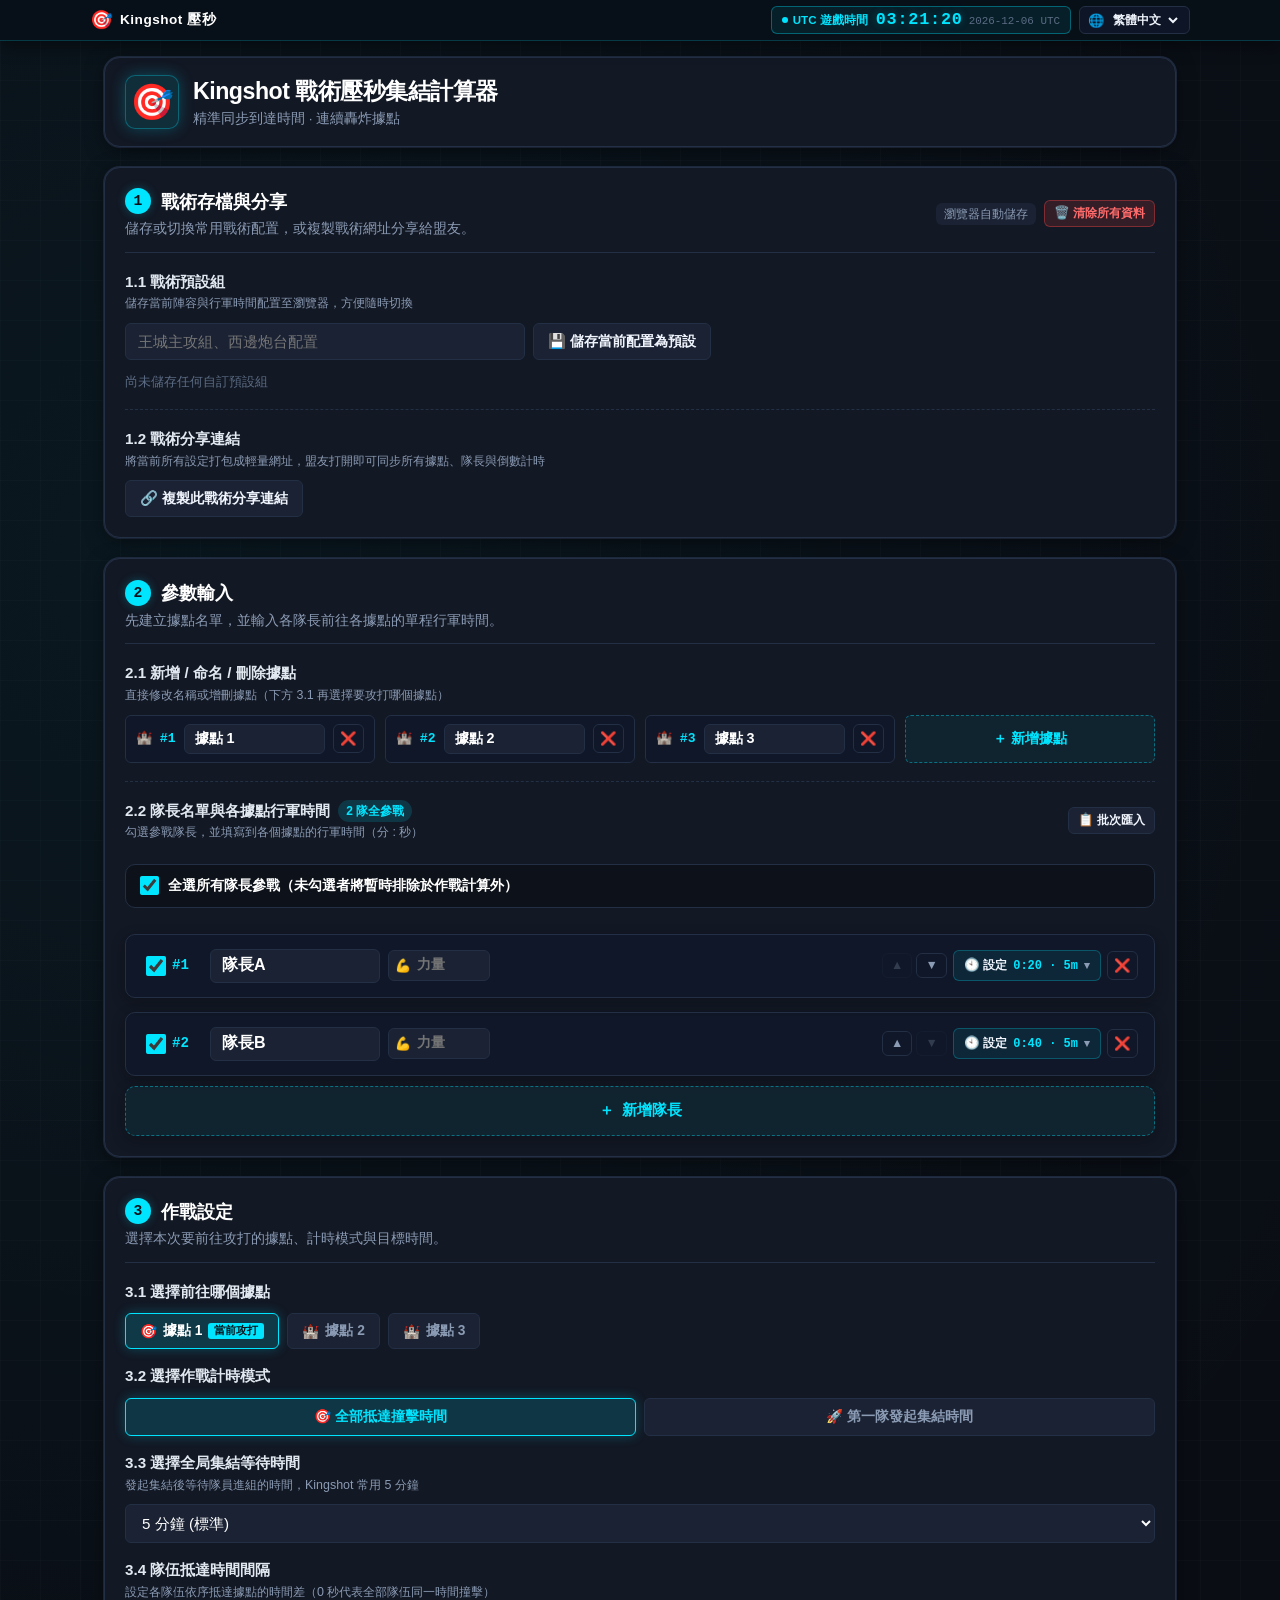
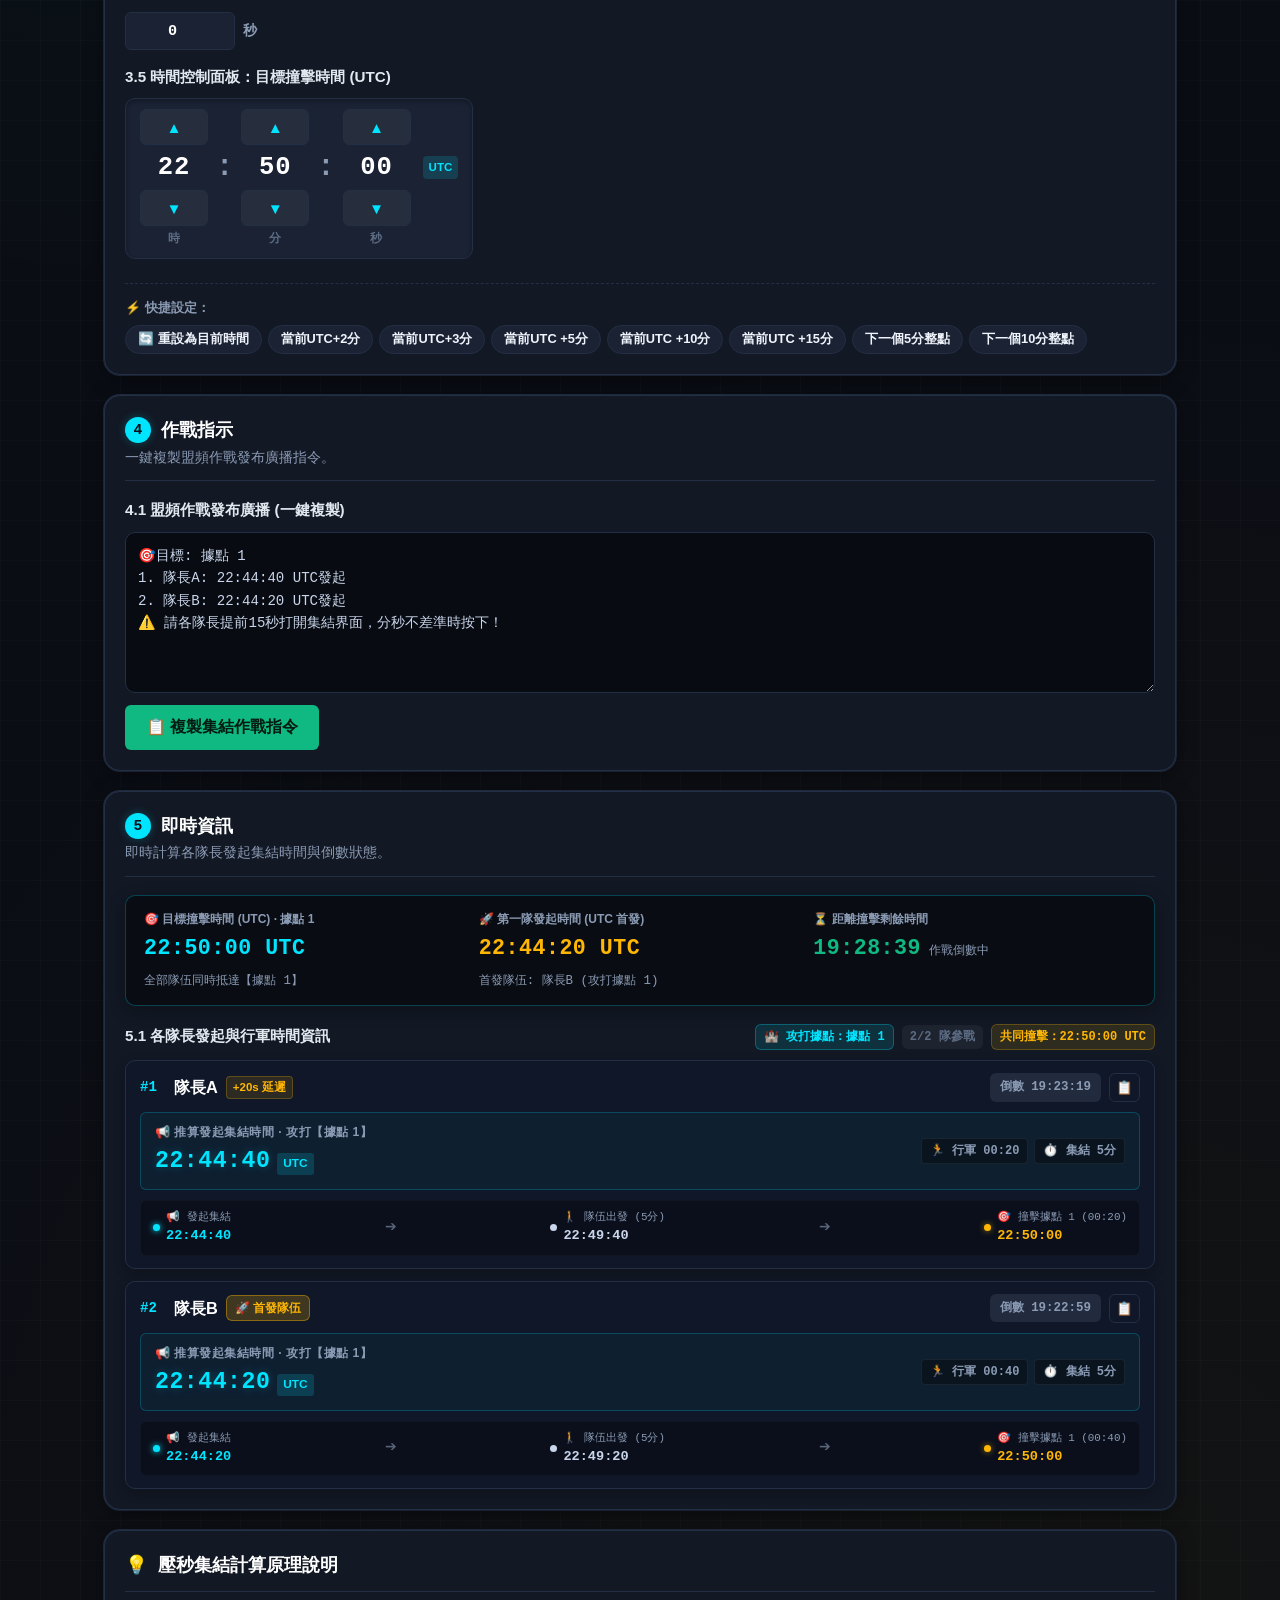
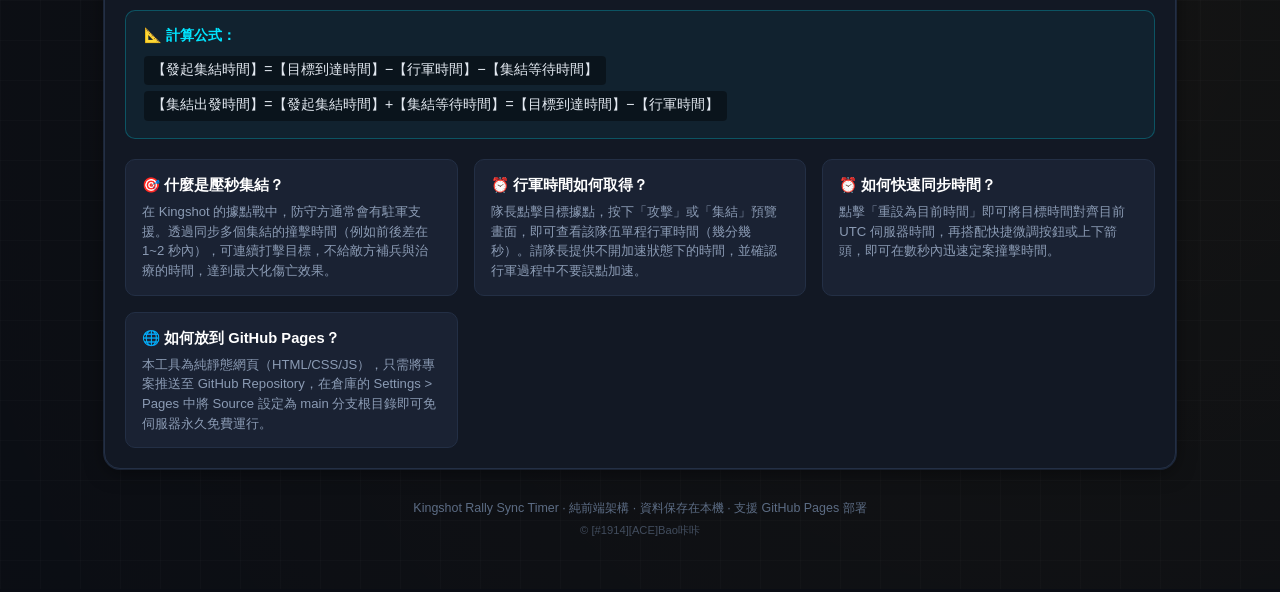
==== commit 603c2608: "Enhance tactical sharing features and improve UI elements - Updated section titles and descriptions " ====
--- a/index.html
+++ b/index.html
@@ -57,16 +57,16 @@
     <!-- Main Grid -->
     <main class="main-content">
       <!-- =================================================================
-           1. 戰術預設組 (瀏覽器儲存 & 清除所有資料)
+           1. 戰術存檔與分享 (瀏覽器儲存 & 清除所有資料)
            ================================================================= -->
       <section class="card">
         <div class="card-header">
           <div>
             <h2 class="section-title">
               <span class="step-num-badge">1</span>
-              <span data-i18n="s4.title">戰術預設組</span>
+              <span data-i18n="s4.title">戰術存檔與分享</span>
             </h2>
-            <p class="section-desc" data-i18n="s4.desc">儲存或切換常用戰術配置，所有資料自動保存在瀏覽器本機。</p>
+            <p class="section-desc" data-i18n="s4.desc">儲存或切換常用戰術配置，或複製戰術網址分享給盟友。</p>
           </div>
           <div class="preset-header-actions">
             <span class="badge" data-i18n="s4.badge">瀏覽器自動儲存</span>
@@ -75,13 +75,40 @@
             </button>
           </div>
         </div>
-        <div class="preset-controls">
-          <div class="save-preset-input">
-            <input type="text" id="presetNameInput" class="form-input" data-i18n-placeholder="s4.inputPlaceholder" placeholder="王城主攻組、西邊炮台配置">
-            <button type="button" class="btn btn-secondary" id="btnSavePreset" data-i18n="s4.btnSave">💾 儲存當前配置為預設</button>
-          </div>
-          <div class="saved-presets-list" id="savedPresetsList">
-            <!-- Render saved presets -->
+
+        <!-- 1.1 戰術預設組 -->
+        <div class="sub-section">
+          <div class="sub-section-header">
+            <div class="sub-title-group">
+              <h3 class="sub-section-title" data-i18n="s4_1.title">1.1 戰術預設組</h3>
+              <span class="sub-section-hint" data-i18n="s4_1.hint">儲存當前陣容與行軍時間配置至瀏覽器，方便隨時切換</span>
+            </div>
+          </div>
+          <div class="preset-controls">
+            <div class="save-preset-input">
+              <input type="text" id="presetNameInput" class="form-input" data-i18n-placeholder="s4.inputPlaceholder" placeholder="王城主攻組、西邊炮台配置">
+              <button type="button" class="btn btn-secondary" id="btnSavePreset" data-i18n="s4.btnSave">💾 儲存當前配置為預設</button>
+            </div>
+            <div class="saved-presets-list" id="savedPresetsList">
+              <!-- Render saved presets -->
+            </div>
+          </div>
+        </div>
+
+        <hr class="sub-section-divider">
+
+        <!-- 1.2 戰術分享連結 -->
+        <div class="sub-section">
+          <div class="sub-section-header">
+            <div class="sub-title-group">
+              <h3 class="sub-section-title" data-i18n="s4_2.title">1.2 戰術分享連結</h3>
+              <span class="sub-section-hint" data-i18n="s4_2.hint">將當前所有設定打包成輕量網址，盟友打開即可同步所有據點、隊長與倒數計時</span>
+            </div>
+          </div>
+          <div class="share-url-controls">
+            <button type="button" class="btn btn-secondary" id="btnCopyShareUrl" data-i18n="s4_2.btnCopyShareUrl">
+              🔗 複製此戰術分享連結
+            </button>
           </div>
         </div>
       </section>
@@ -198,10 +225,10 @@
 
         <!-- 3.3 選擇全局集結等待時間 -->
         <div class="sub-section">
-          <label class="sub-section-title" for="globalWaitTime">
-            <span data-i18n="s2_3.title">3.3 選擇全局集結等待時間</span>
-            <span data-i18n-title="s2_3.tooltip" title="發起集結後等待隊員進組的時間，Kingshot 常用 5 分鐘">ℹ️</span>
-          </label>
+          <div class="sub-title-group">
+            <label class="sub-section-title" for="globalWaitTime" data-i18n="s2_3.title">3.3 選擇全局集結等待時間</label>
+            <span class="sub-section-hint" data-i18n="s2_3.hint">發起集結後等待隊員進組的時間，Kingshot 常用 5 分鐘</span>
+          </div>
           <select id="globalWaitTime" class="form-select">
             <option value="60" data-i18n="s2_3.opt1m">1 分鐘 (快速集結)</option>
             <option value="180" data-i18n="s2_3.opt3m">3 分鐘</option>
@@ -213,10 +240,10 @@
 
         <!-- 3.4 隊伍抵達時間間隔 -->
         <div class="sub-section">
-          <label class="sub-section-title" for="arrivalInterval">
-            <span data-i18n="s2_4_interval.title">3.4 隊伍抵達時間間隔</span>
-            <span data-i18n-title="s2_4_interval.tooltip" title="設定各隊伍依序抵達據點的時間差（0 秒代表全部隊伍同一時間撞擊）">ℹ️</span>
-          </label>
+          <div class="sub-title-group">
+            <label class="sub-section-title" for="arrivalInterval" data-i18n="s2_4_interval.title">3.4 隊伍抵達時間間隔</label>
+            <span class="sub-section-hint" data-i18n="s2_4_interval.hint">設定各隊伍依序抵達據點的時間差（0 秒代表全部隊伍同一時間撞擊）</span>
+          </div>
           <div class="interval-input-row">
             <input type="number" id="arrivalInterval" class="form-input interval-number-input" min="0" max="600" value="0" inputmode="numeric">
             <span class="interval-unit" data-i18n="s2_4_interval.unitSec">秒</span>
@@ -288,7 +315,7 @@
               <span class="step-num-badge">4</span>
               <span data-i18n="s3_orders.title">作戰指示</span>
             </h2>
-            <p class="section-desc" data-i18n="s3_orders.desc">一鍵複製盟頻作戰發布廣播指令與戰術分享連結。</p>
+            <p class="section-desc" data-i18n="s3_orders.desc">一鍵複製盟頻作戰發布廣播指令。</p>
           </div>
         </div>
 
@@ -303,9 +330,6 @@
             <div class="export-actions">
               <button type="button" class="btn btn-success btn-lg" id="btnCopyExport" data-i18n="s3_2.btnCopyExport">
                 📋 複製集結作戰指令
-              </button>
-              <button type="button" class="btn btn-secondary" id="btnCopyShareUrl" data-i18n="s3_2.btnCopyShareUrl">
-                🔗 複製此戰術分享連結
               </button>
               <span class="copy-feedback" id="copyFeedback" data-i18n="feedback.copied">已複製到剪貼簿！</span>
             </div>
--- a/css/style.css
+++ b/css/style.css
@@ -387,6 +387,7 @@
 .sub-section-hint {
   font-size: 0.78rem;
   color: var(--text-muted);
+  line-height: 1.4;
 }
 
 /* Form Inputs & Selects */
@@ -1705,15 +1706,35 @@
 }
 
 .copy-feedback {
-  color: var(--accent-green);
-  font-size: 0.85rem;
+  position: fixed;
+  bottom: 28px;
+  left: 50%;
+  transform: translateX(-50%) translateY(20px);
+  background: rgba(15, 23, 42, 0.95);
+  border: 1px solid var(--accent-cyan);
+  color: #38bdf8;
+  padding: 10px 24px;
+  border-radius: 9999px;
+  font-size: 0.92rem;
   font-weight: 600;
+  box-shadow: 0 10px 30px rgba(0, 0, 0, 0.6);
   opacity: 0;
-  transition: opacity 0.3s ease;
+  pointer-events: none;
+  z-index: 99999;
+  transition: opacity 0.25s ease, transform 0.25s ease;
+  white-space: nowrap;
 }
 
 .copy-feedback.show {
   opacity: 1;
+  transform: translateX(-50%) translateY(0);
+}
+
+.share-url-controls {
+  display: flex;
+  align-items: center;
+  gap: 12px;
+  flex-wrap: wrap;
 }
 
 /* ==========================================================================
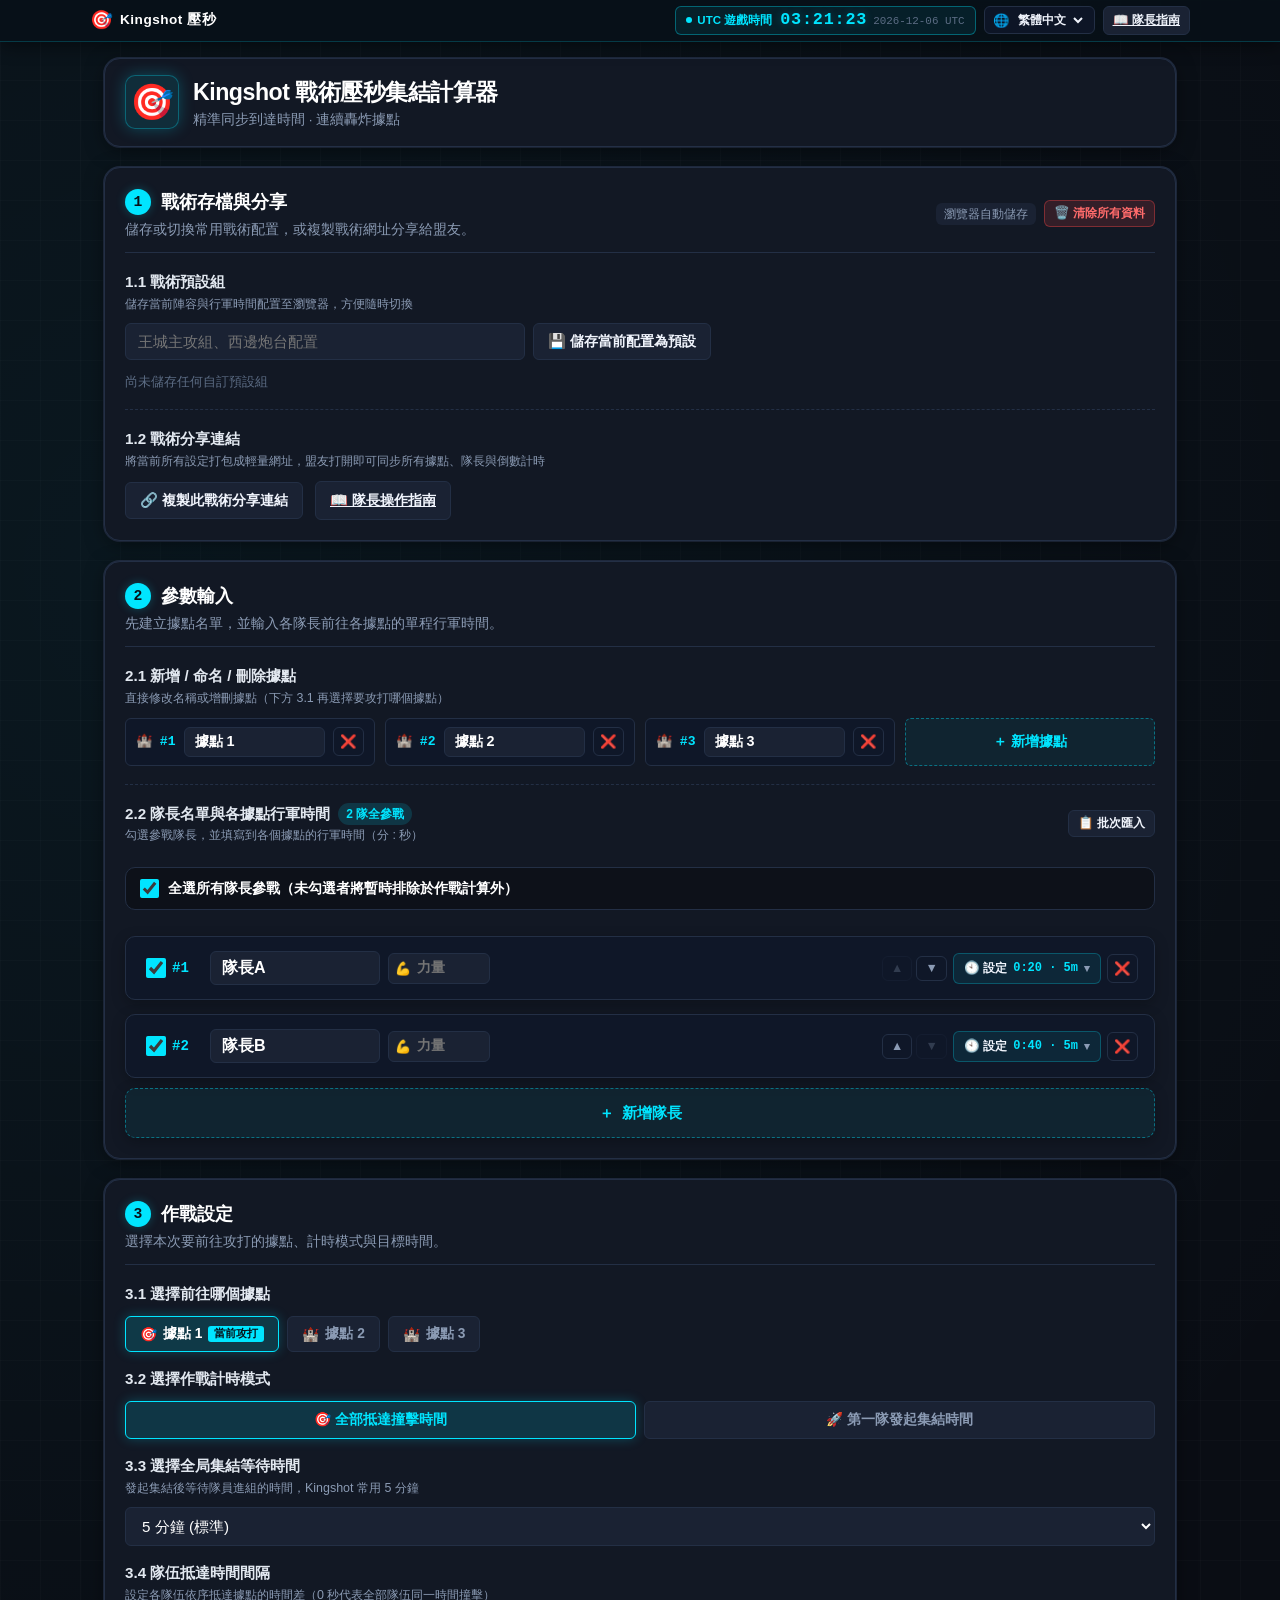
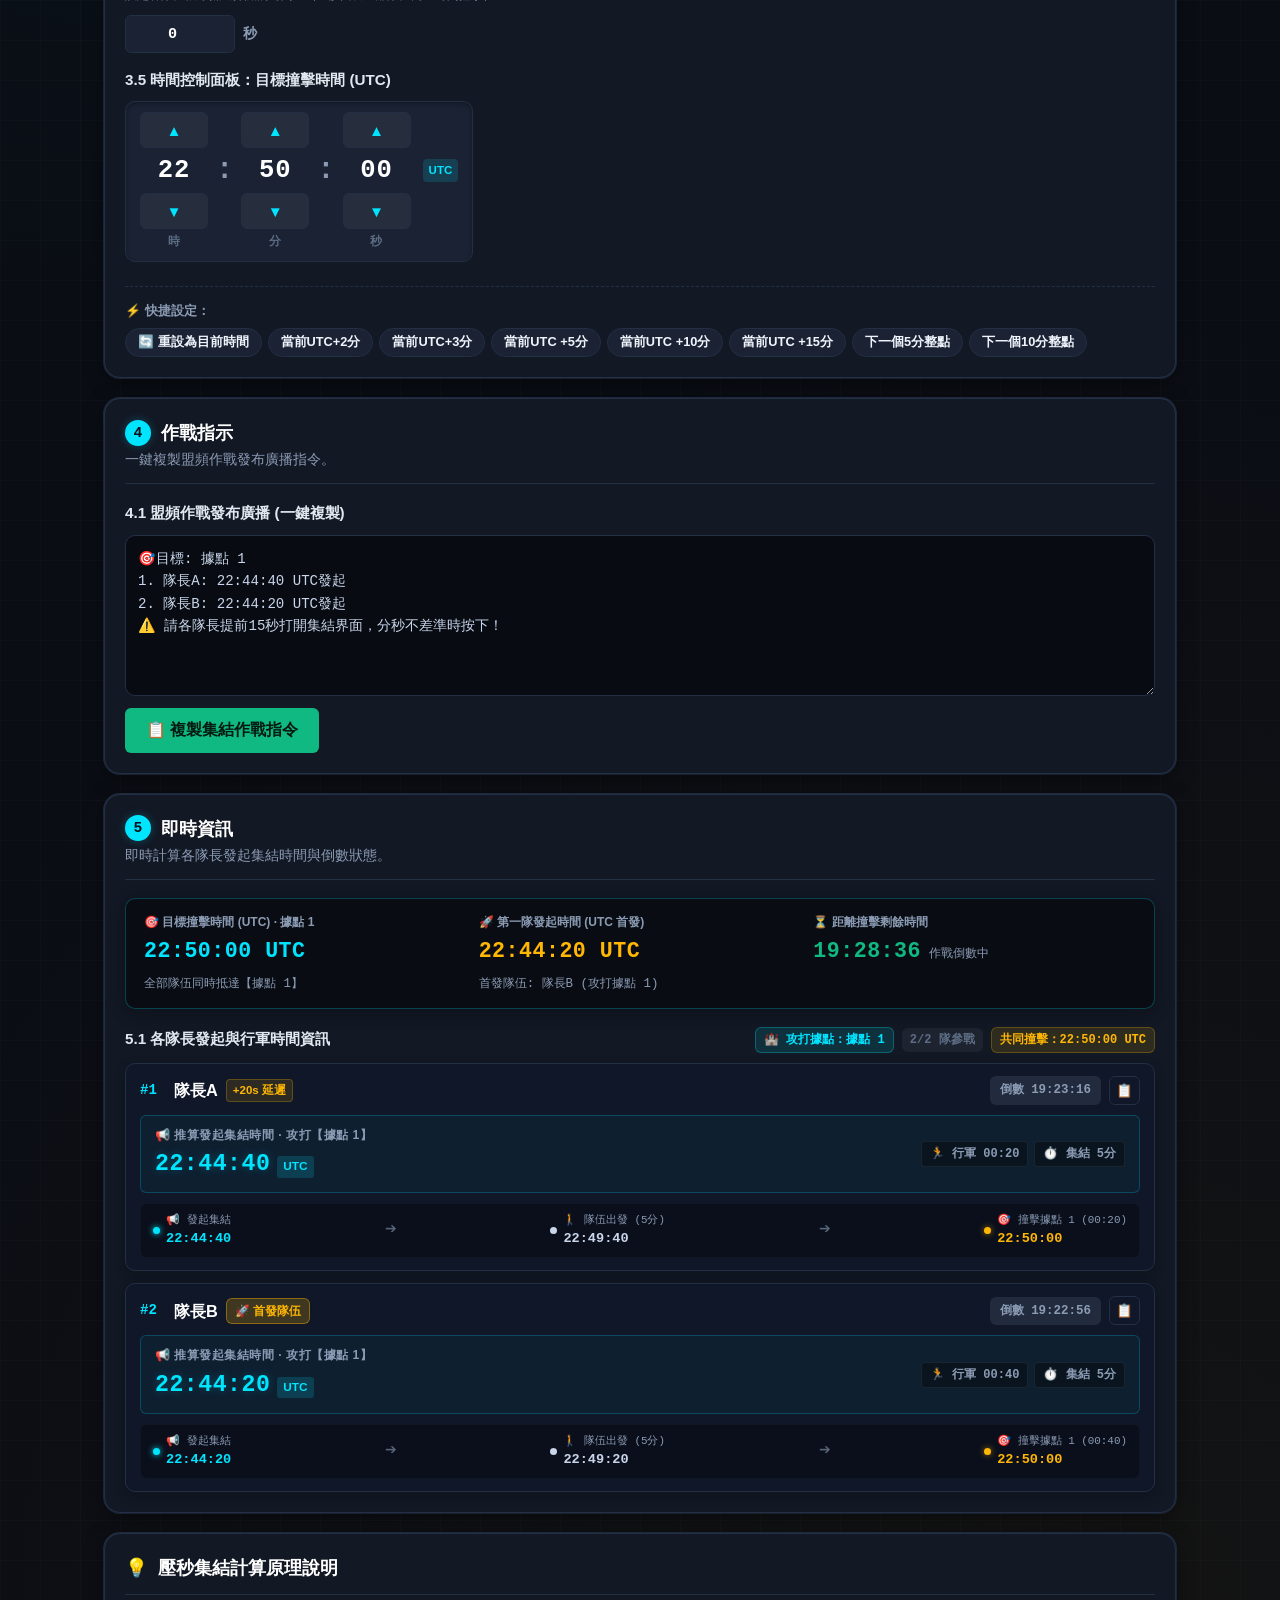
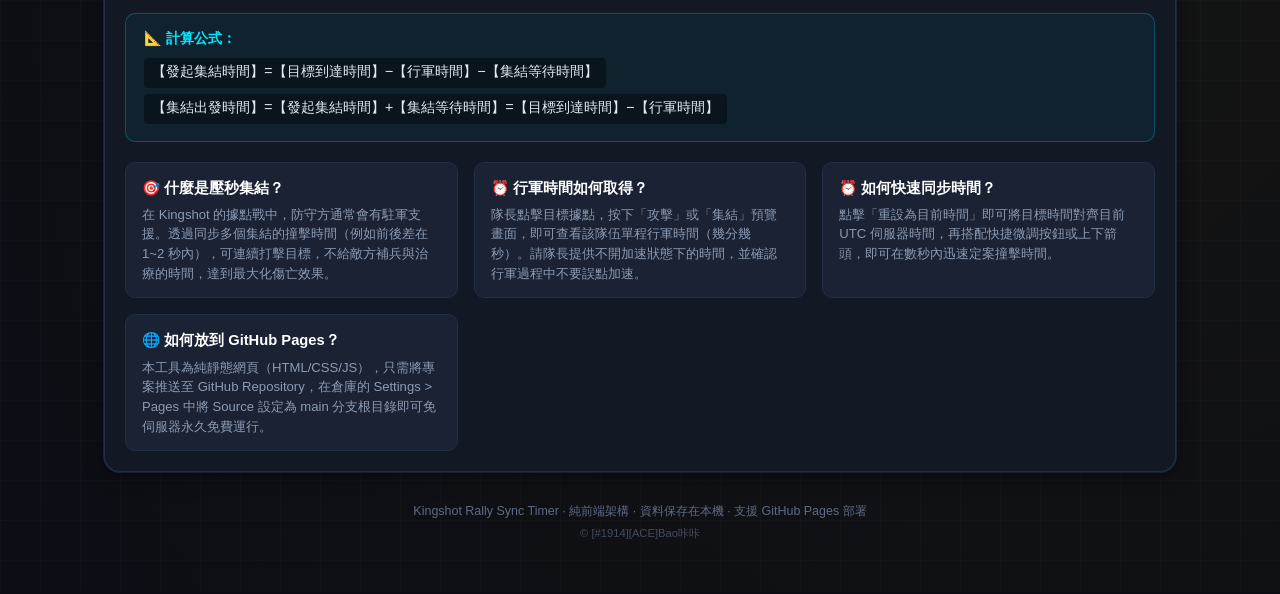
==== commit 6dd10ef4: "feat: Add Kingshot Rally Leader Guide with multi-language support - Implemented a new JavaScript fil" ====
--- a/index.html
+++ b/index.html
@@ -38,6 +38,9 @@
             <option value="en">English</option>
           </select>
         </div>
+
+        <!-- Leader Guide Link -->
+        <a href="guide/index.html" target="_blank" class="btn btn-secondary btn-sm" data-i18n="sticky.btnGuide">📖 隊長指南</a>
       </div>
     </div>
   </aside>
@@ -109,6 +112,9 @@
             <button type="button" class="btn btn-secondary" id="btnCopyShareUrl" data-i18n="s4_2.btnCopyShareUrl">
               🔗 複製此戰術分享連結
             </button>
+            <a href="guide/index.html" target="_blank" class="btn btn-secondary" data-i18n="s4_2.btnOpenGuide">
+              📖 隊長操作指南
+            </a>
           </div>
         </div>
       </section>
